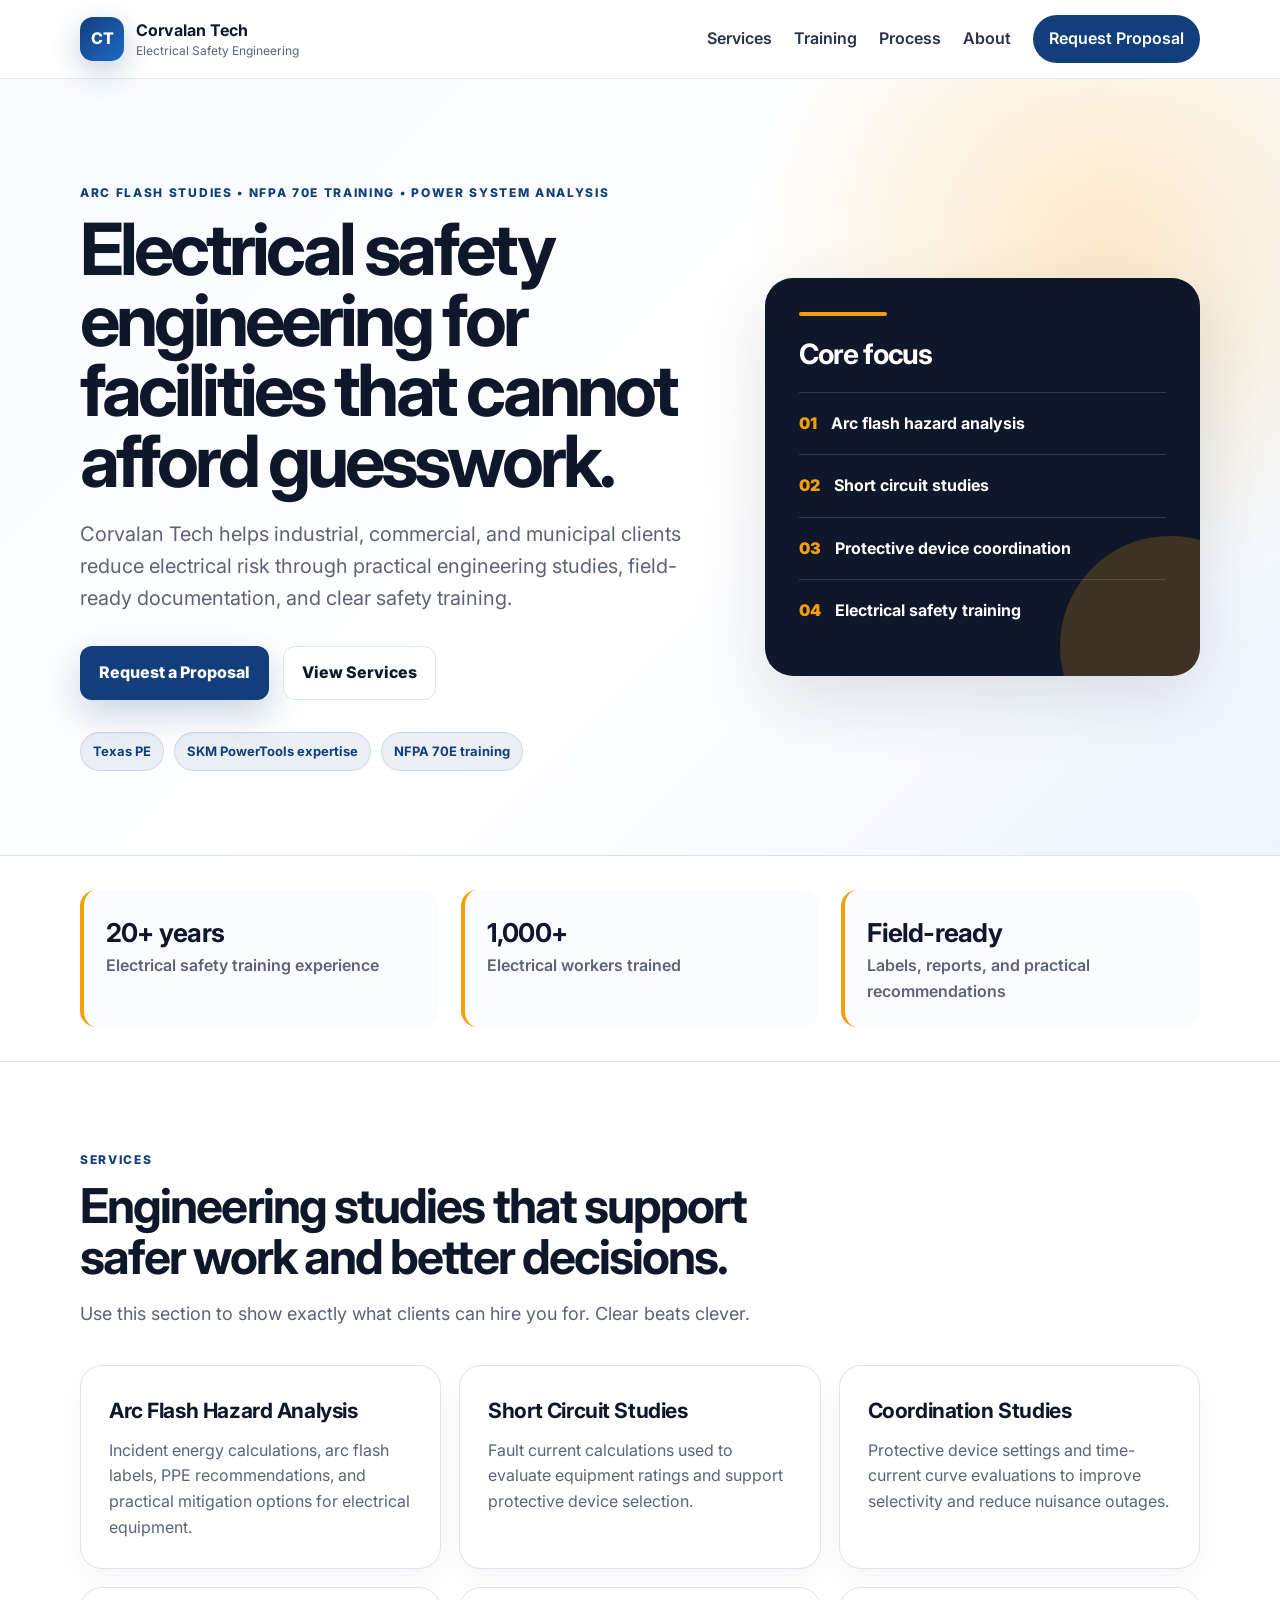
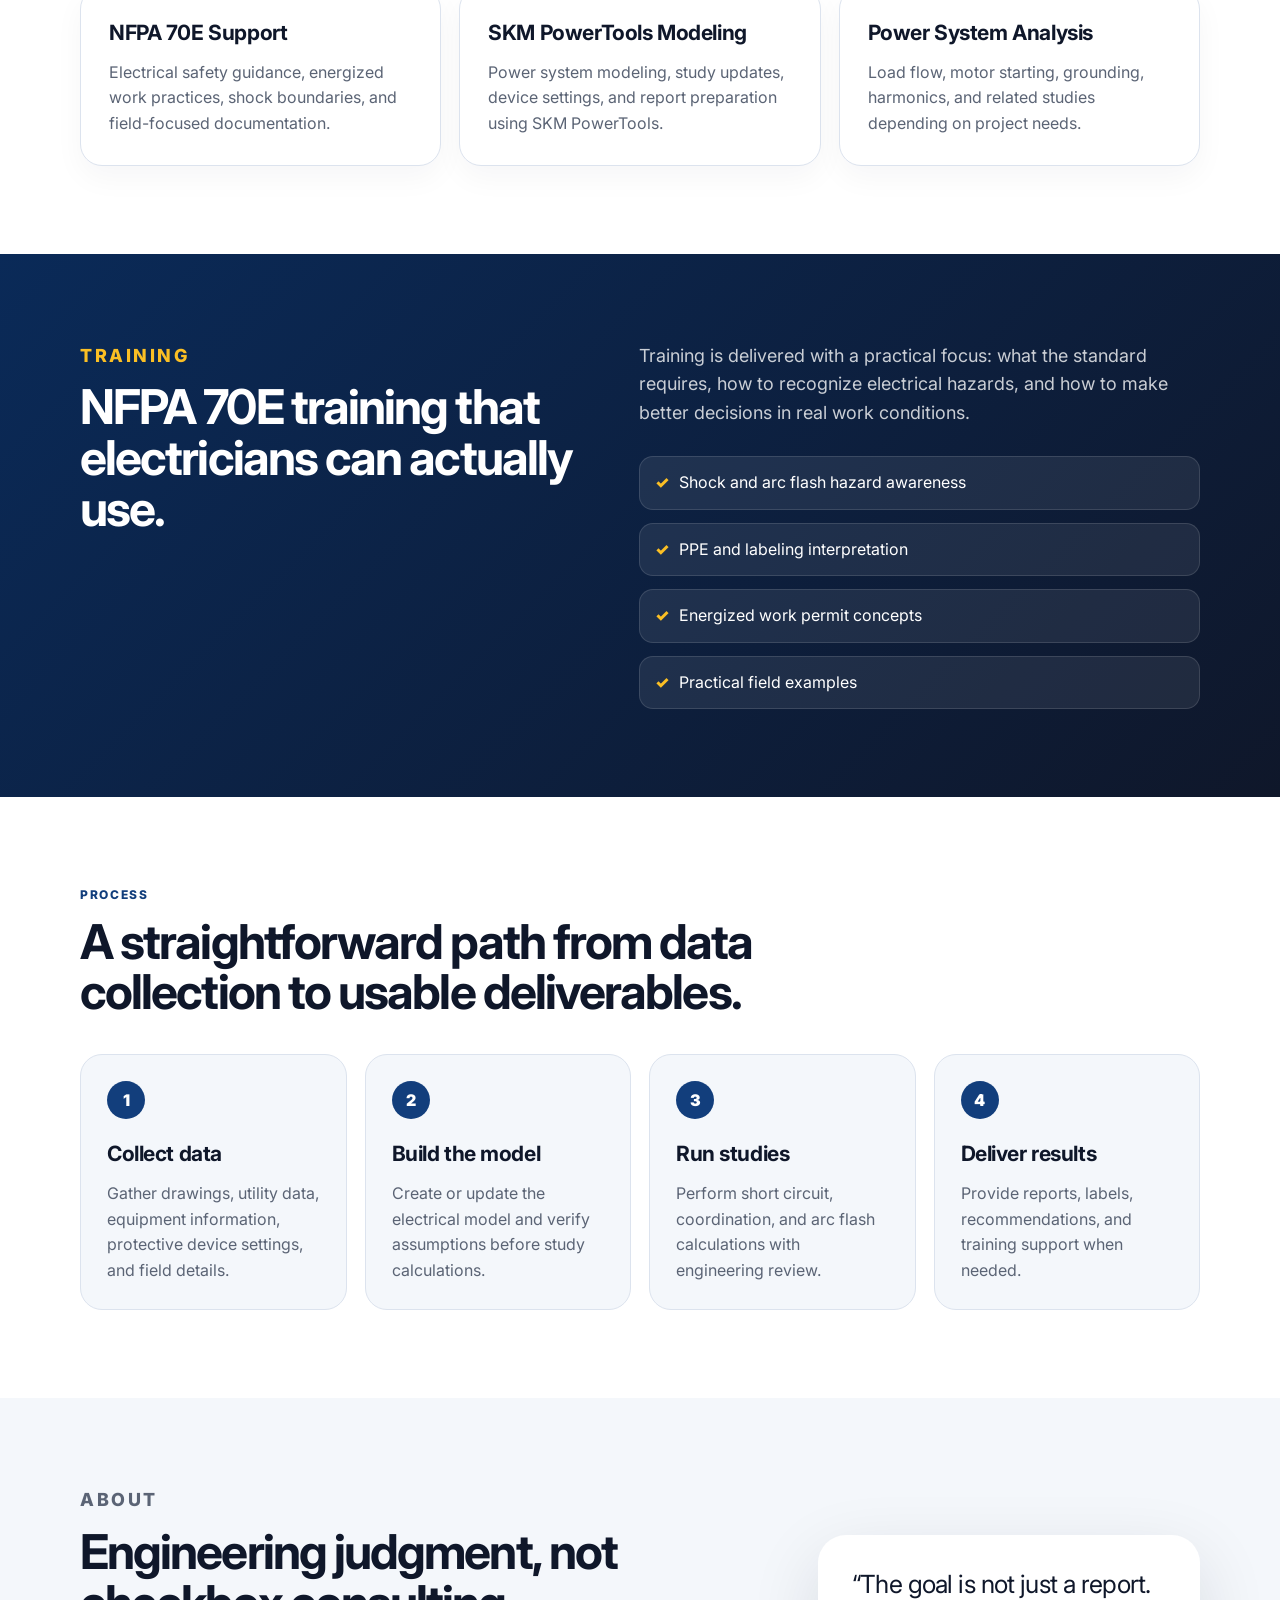
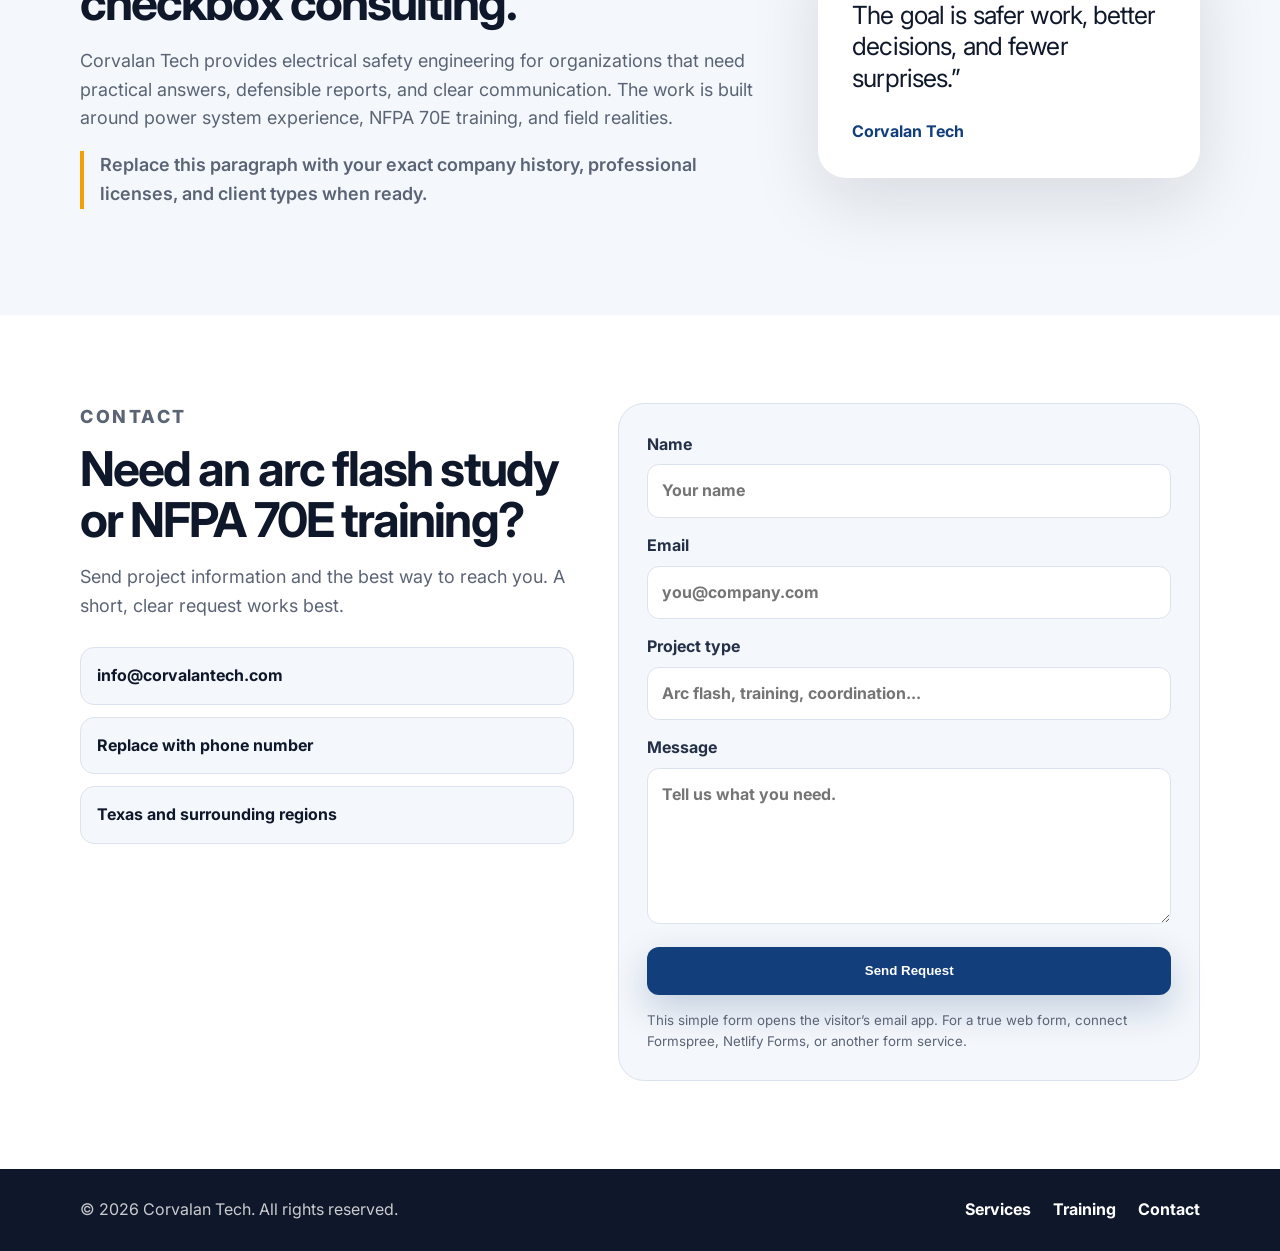
==== index.html @ dae82060 "Add files via upload" ====
<!doctype html>
<html lang="en">
<head>
  <meta charset="utf-8" />
  <meta name="viewport" content="width=device-width, initial-scale=1" />
  <title>Corvalan Tech | Electrical Safety Engineering</title>
  <meta name="description" content="Electrical safety engineering, arc flash hazard analysis, NFPA 70E training, short circuit studies, coordination studies, and SKM PowerTools expertise." />
  <link rel="preconnect" href="https://fonts.googleapis.com">
  <link rel="preconnect" href="https://fonts.gstatic.com" crossorigin>
  <link href="https://fonts.googleapis.com/css2?family=Inter:wght@400;500;600;700;800&display=swap" rel="stylesheet">
  <link rel="stylesheet" href="style.css" />
</head>
<body>
  <header class="site-header">
    <nav class="nav container" aria-label="Primary navigation">
      <a class="brand" href="#top" aria-label="Corvalan Tech home">
        <span class="brand-mark">CT</span>
        <span>
          <strong>Corvalan Tech</strong>
          <small>Electrical Safety Engineering</small>
        </span>
      </a>
      <button class="menu-button" aria-expanded="false" aria-controls="site-menu">Menu</button>
      <div class="nav-links" id="site-menu">
        <a href="#services">Services</a>
        <a href="#training">Training</a>
        <a href="#process">Process</a>
        <a href="#about">About</a>
        <a class="nav-cta" href="#contact">Request Proposal</a>
      </div>
    </nav>
  </header>

  <main id="top">
    <section class="hero section">
      <div class="container hero-grid">
        <div class="hero-copy">
          <p class="eyebrow">Arc flash studies • NFPA 70E training • Power system analysis</p>
          <h1>Electrical safety engineering for facilities that cannot afford guesswork.</h1>
          <p class="hero-text">Corvalan Tech helps industrial, commercial, and municipal clients reduce electrical risk through practical engineering studies, field-ready documentation, and clear safety training.</p>
          <div class="hero-actions">
            <a class="button primary" href="#contact">Request a Proposal</a>
            <a class="button secondary" href="#services">View Services</a>
          </div>
          <div class="trust-row" aria-label="Key qualifications">
            <span>Texas PE</span>
            <span>SKM PowerTools expertise</span>
            <span>NFPA 70E training</span>
          </div>
        </div>
        <div class="hero-card" aria-label="Engineering focus areas">
          <div class="panel-topline"></div>
          <h2>Core focus</h2>
          <ul>
            <li><span>01</span> Arc flash hazard analysis</li>
            <li><span>02</span> Short circuit studies</li>
            <li><span>03</span> Protective device coordination</li>
            <li><span>04</span> Electrical safety training</li>
          </ul>
        </div>
      </div>
    </section>

    <section class="section logos">
      <div class="container stat-grid">
        <div>
          <strong>20+ years</strong>
          <span>Electrical safety training experience</span>
        </div>
        <div>
          <strong>1,000+</strong>
          <span>Electrical workers trained</span>
        </div>
        <div>
          <strong>Field-ready</strong>
          <span>Labels, reports, and practical recommendations</span>
        </div>
      </div>
    </section>

    <section class="section" id="services">
      <div class="container">
        <div class="section-heading">
          <p class="eyebrow">Services</p>
          <h2>Engineering studies that support safer work and better decisions.</h2>
          <p>Use this section to show exactly what clients can hire you for. Clear beats clever.</p>
        </div>
        <div class="card-grid three">
          <article class="service-card">
            <h3>Arc Flash Hazard Analysis</h3>
            <p>Incident energy calculations, arc flash labels, PPE recommendations, and practical mitigation options for electrical equipment.</p>
          </article>
          <article class="service-card">
            <h3>Short Circuit Studies</h3>
            <p>Fault current calculations used to evaluate equipment ratings and support protective device selection.</p>
          </article>
          <article class="service-card">
            <h3>Coordination Studies</h3>
            <p>Protective device settings and time-current curve evaluations to improve selectivity and reduce nuisance outages.</p>
          </article>
          <article class="service-card">
            <h3>NFPA 70E Support</h3>
            <p>Electrical safety guidance, energized work practices, shock boundaries, and field-focused documentation.</p>
          </article>
          <article class="service-card">
            <h3>SKM PowerTools Modeling</h3>
            <p>Power system modeling, study updates, device settings, and report preparation using SKM PowerTools.</p>
          </article>
          <article class="service-card">
            <h3>Power System Analysis</h3>
            <p>Load flow, motor starting, grounding, harmonics, and related studies depending on project needs.</p>
          </article>
        </div>
      </div>
    </section>

    <section class="section dark-band" id="training">
      <div class="container split">
        <div>
          <p class="eyebrow">Training</p>
          <h2>NFPA 70E training that electricians can actually use.</h2>
        </div>
        <div>
          <p>Training is delivered with a practical focus: what the standard requires, how to recognize electrical hazards, and how to make better decisions in real work conditions.</p>
          <ul class="check-list">
            <li>Shock and arc flash hazard awareness</li>
            <li>PPE and labeling interpretation</li>
            <li>Energized work permit concepts</li>
            <li>Practical field examples</li>
          </ul>
        </div>
      </div>
    </section>

    <section class="section" id="process">
      <div class="container">
        <div class="section-heading compact">
          <p class="eyebrow">Process</p>
          <h2>A straightforward path from data collection to usable deliverables.</h2>
        </div>
        <div class="timeline">
          <div class="step">
            <span>1</span>
            <h3>Collect data</h3>
            <p>Gather drawings, utility data, equipment information, protective device settings, and field details.</p>
          </div>
          <div class="step">
            <span>2</span>
            <h3>Build the model</h3>
            <p>Create or update the electrical model and verify assumptions before study calculations.</p>
          </div>
          <div class="step">
            <span>3</span>
            <h3>Run studies</h3>
            <p>Perform short circuit, coordination, and arc flash calculations with engineering review.</p>
          </div>
          <div class="step">
            <span>4</span>
            <h3>Deliver results</h3>
            <p>Provide reports, labels, recommendations, and training support when needed.</p>
          </div>
        </div>
      </div>
    </section>

    <section class="section soft" id="about">
      <div class="container about-grid">
        <div>
          <p class="eyebrow">About</p>
          <h2>Engineering judgment, not checkbox consulting.</h2>
          <p>Corvalan Tech provides electrical safety engineering for organizations that need practical answers, defensible reports, and clear communication. The work is built around power system experience, NFPA 70E training, and field realities.</p>
          <p class="note">Replace this paragraph with your exact company history, professional licenses, and client types when ready.</p>
        </div>
        <aside class="quote-card">
          <p>“The goal is not just a report. The goal is safer work, better decisions, and fewer surprises.”</p>
          <strong>Corvalan Tech</strong>
        </aside>
      </div>
    </section>

    <section class="section contact" id="contact">
      <div class="container contact-grid">
        <div>
          <p class="eyebrow">Contact</p>
          <h2>Need an arc flash study or NFPA 70E training?</h2>
          <p>Send project information and the best way to reach you. A short, clear request works best.</p>
          <div class="contact-cards">
            <a href="mailto:info@corvalantech.com">info@corvalantech.com</a>
            <a href="tel:+10000000000">Replace with phone number</a>
            <span>Texas and surrounding regions</span>
          </div>
        </div>
        <form class="contact-form" action="mailto:info@corvalantech.com" method="post" enctype="text/plain">
          <label>Name <input type="text" name="name" placeholder="Your name"></label>
          <label>Email <input type="email" name="email" placeholder="you@company.com"></label>
          <label>Project type <input type="text" name="project" placeholder="Arc flash, training, coordination..."></label>
          <label>Message <textarea name="message" rows="5" placeholder="Tell us what you need."></textarea></label>
          <button class="button primary" type="submit">Send Request</button>
          <small>This simple form opens the visitor’s email app. For a true web form, connect Formspree, Netlify Forms, or another form service.</small>
        </form>
      </div>
    </section>
  </main>

  <footer class="footer">
    <div class="container footer-grid">
      <p>© <span id="year"></span> Corvalan Tech. All rights reserved.</p>
      <div>
        <a href="#services">Services</a>
        <a href="#training">Training</a>
        <a href="#contact">Contact</a>
      </div>
    </div>
  </footer>

  <script src="script.js"></script>
</body>
</html>
---- style.css ----
:root {
  --ink: #0f172a;
  --muted: #5b6475;
  --line: #dce3ee;
  --paper: #ffffff;
  --soft: #f4f7fb;
  --blue: #123e7c;
  --blue-2: #0a2a58;
  --accent: #f59e0b;
  --shadow: 0 24px 70px rgba(15, 23, 42, .12);
  --radius: 22px;
}

* { box-sizing: border-box; }
html { scroll-behavior: smooth; }
body {
  margin: 0;
  font-family: Inter, system-ui, -apple-system, BlinkMacSystemFont, "Segoe UI", sans-serif;
  color: var(--ink);
  background: var(--paper);
  line-height: 1.6;
}
a { color: inherit; text-decoration: none; }
.container { width: min(1120px, calc(100% - 40px)); margin: 0 auto; }
.section { padding: 88px 0; }

.site-header {
  position: sticky;
  top: 0;
  z-index: 50;
  background: rgba(255,255,255,.88);
  backdrop-filter: blur(14px);
  border-bottom: 1px solid rgba(220,227,238,.75);
}
.nav { height: 78px; display: flex; align-items: center; justify-content: space-between; gap: 28px; }
.brand { display: flex; align-items: center; gap: 12px; }
.brand-mark {
  width: 44px; height: 44px; border-radius: 13px;
  display: grid; place-items: center;
  color: white; font-weight: 800;
  background: linear-gradient(135deg, var(--blue), #1d6ac4);
  box-shadow: 0 10px 30px rgba(18, 62, 124, .25);
}
.brand small { display: block; color: var(--muted); font-size: 12px; margin-top: -2px; }
.nav-links { display: flex; align-items: center; gap: 22px; font-weight: 600; color: #263247; }
.nav-links a:not(.nav-cta):hover { color: var(--blue); }
.nav-cta { background: var(--blue); color: white; padding: 11px 16px; border-radius: 999px; }
.menu-button { display: none; }

.hero {
  padding: 104px 0 84px;
  background:
    radial-gradient(circle at 86% 22%, rgba(245,158,11,.22), transparent 28%),
    linear-gradient(135deg, #f7fbff 0%, #ffffff 55%, #eef5ff 100%);
}
.hero-grid { display: grid; grid-template-columns: 1.1fr .75fr; gap: 48px; align-items: center; }
.eyebrow { margin: 0 0 12px; color: var(--blue); text-transform: uppercase; font-size: 12px; letter-spacing: .14em; font-weight: 800; }
h1, h2, h3, p { margin-top: 0; }
h1 { font-size: clamp(42px, 6vw, 72px); line-height: .98; letter-spacing: -.055em; margin-bottom: 22px; }
h2 { font-size: clamp(31px, 4vw, 48px); line-height: 1.06; letter-spacing: -.04em; margin-bottom: 18px; }
h3 { font-size: 21px; letter-spacing: -.02em; margin-bottom: 10px; }
.hero-text { font-size: 20px; color: var(--muted); max-width: 660px; }
.hero-actions { display: flex; gap: 14px; flex-wrap: wrap; margin: 32px 0; }
.button { display: inline-flex; justify-content: center; align-items: center; min-height: 48px; padding: 13px 18px; border-radius: 12px; font-weight: 800; border: 1px solid transparent; cursor: pointer; }
.button.primary { background: var(--blue); color: white; box-shadow: 0 14px 36px rgba(18, 62, 124, .22); }
.button.primary:hover { background: var(--blue-2); }
.button.secondary { background: white; border-color: var(--line); }
.trust-row { display: flex; flex-wrap: wrap; gap: 10px; }
.trust-row span { background: rgba(18, 62, 124, .08); color: var(--blue); border: 1px solid rgba(18,62,124,.12); padding: 8px 12px; border-radius: 999px; font-weight: 700; font-size: 13px; }
.hero-card { background: var(--ink); color: white; border-radius: 28px; padding: 34px; box-shadow: var(--shadow); position: relative; overflow: hidden; }
.hero-card:after { content: ""; position: absolute; width: 220px; height: 220px; border-radius: 50%; background: rgba(245,158,11,.2); right: -80px; bottom: -80px; }
.panel-topline { height: 4px; width: 88px; background: var(--accent); border-radius: 999px; margin-bottom: 24px; }
.hero-card h2 { font-size: 28px; margin-bottom: 22px; }
.hero-card ul { list-style: none; padding: 0; margin: 0; position: relative; z-index: 2; }
.hero-card li { display: flex; gap: 14px; padding: 18px 0; border-top: 1px solid rgba(255,255,255,.14); font-weight: 700; }
.hero-card li span { color: var(--accent); font-weight: 900; }

.logos { padding: 34px 0; border-top: 1px solid var(--line); border-bottom: 1px solid var(--line); background: white; }
.stat-grid { display: grid; grid-template-columns: repeat(3, 1fr); gap: 22px; }
.stat-grid div { padding: 22px; border-left: 4px solid var(--accent); background: #fbfcff; border-radius: 16px; }
.stat-grid strong { display: block; font-size: 26px; letter-spacing: -.03em; }
.stat-grid span { color: var(--muted); font-weight: 600; }

.section-heading { max-width: 760px; margin-bottom: 36px; }
.section-heading p:last-child { color: var(--muted); font-size: 18px; }
.section-heading.compact { max-width: 820px; }
.card-grid.three { display: grid; grid-template-columns: repeat(3, 1fr); gap: 18px; }
.service-card { border: 1px solid var(--line); border-radius: var(--radius); padding: 28px; background: white; box-shadow: 0 12px 30px rgba(15,23,42,.04); transition: transform .2s ease, box-shadow .2s ease; }
.service-card:hover { transform: translateY(-3px); box-shadow: 0 18px 44px rgba(15,23,42,.09); }
.service-card p { color: var(--muted); margin-bottom: 0; }

.dark-band { background: linear-gradient(135deg, var(--blue-2), var(--ink)); color: white; }
.dark-band .eyebrow { color: #fbbf24; }
.split { display: grid; grid-template-columns: .9fr 1fr; gap: 54px; align-items: start; }
.split p { color: rgba(255,255,255,.78); font-size: 18px; }
.check-list { list-style: none; padding: 0; margin: 28px 0 0; display: grid; gap: 13px; }
.check-list li { background: rgba(255,255,255,.08); border: 1px solid rgba(255,255,255,.12); padding: 13px 15px; border-radius: 14px; }
.check-list li:before { content: "✓"; color: #fbbf24; font-weight: 900; margin-right: 10px; }

.timeline { display: grid; grid-template-columns: repeat(4, 1fr); gap: 18px; }
.step { padding: 26px; border-radius: var(--radius); background: var(--soft); border: 1px solid var(--line); }
.step span { display: grid; place-items: center; width: 38px; height: 38px; border-radius: 50%; background: var(--blue); color: white; font-weight: 900; margin-bottom: 18px; }
.step p { color: var(--muted); margin-bottom: 0; }

.soft { background: var(--soft); }
.about-grid { display: grid; grid-template-columns: 1fr .55fr; gap: 44px; align-items: center; }
.about-grid p { color: var(--muted); font-size: 18px; }
.note { border-left: 4px solid var(--accent); padding-left: 16px; font-weight: 600; }
.quote-card { background: white; border-radius: 28px; padding: 34px; box-shadow: var(--shadow); }
.quote-card p { font-size: 25px; line-height: 1.25; letter-spacing: -.035em; color: var(--ink); }
.quote-card strong { color: var(--blue); }

.contact { background: white; }
.contact-grid { display: grid; grid-template-columns: .85fr 1fr; gap: 44px; align-items: start; }
.contact p { color: var(--muted); font-size: 18px; }
.contact-cards { display: grid; gap: 12px; margin-top: 26px; }
.contact-cards a, .contact-cards span { border: 1px solid var(--line); border-radius: 14px; padding: 15px 16px; font-weight: 700; background: var(--soft); }
.contact-form { padding: 28px; border-radius: 26px; border: 1px solid var(--line); background: var(--soft); display: grid; gap: 15px; }
label { font-weight: 700; color: #243047; }
input, textarea { width: 100%; margin-top: 7px; border: 1px solid var(--line); border-radius: 12px; padding: 13px 14px; font: inherit; color: var(--ink); background: white; }
textarea { resize: vertical; }
.contact-form small { color: var(--muted); }

.footer { padding: 28px 0; background: var(--ink); color: rgba(255,255,255,.78); }
.footer-grid { display: flex; justify-content: space-between; align-items: center; gap: 20px; flex-wrap: wrap; }
.footer p { margin: 0; }
.footer a { margin-left: 18px; font-weight: 700; color: white; }

@media (max-width: 860px) {
  .menu-button { display: inline-flex; background: white; border: 1px solid var(--line); border-radius: 10px; padding: 10px 12px; font-weight: 800; }
  .nav-links { display: none; position: absolute; left: 20px; right: 20px; top: 78px; padding: 18px; border-radius: 18px; background: white; box-shadow: var(--shadow); flex-direction: column; align-items: stretch; }
  .nav-links.open { display: flex; }
  .nav-cta { text-align: center; }
  .hero-grid, .split, .about-grid, .contact-grid { grid-template-columns: 1fr; }
  .card-grid.three, .timeline, .stat-grid { grid-template-columns: 1fr; }
  .section { padding: 64px 0; }
  .hero { padding-top: 78px; }
  .footer a { margin-left: 0; margin-right: 16px; }
}
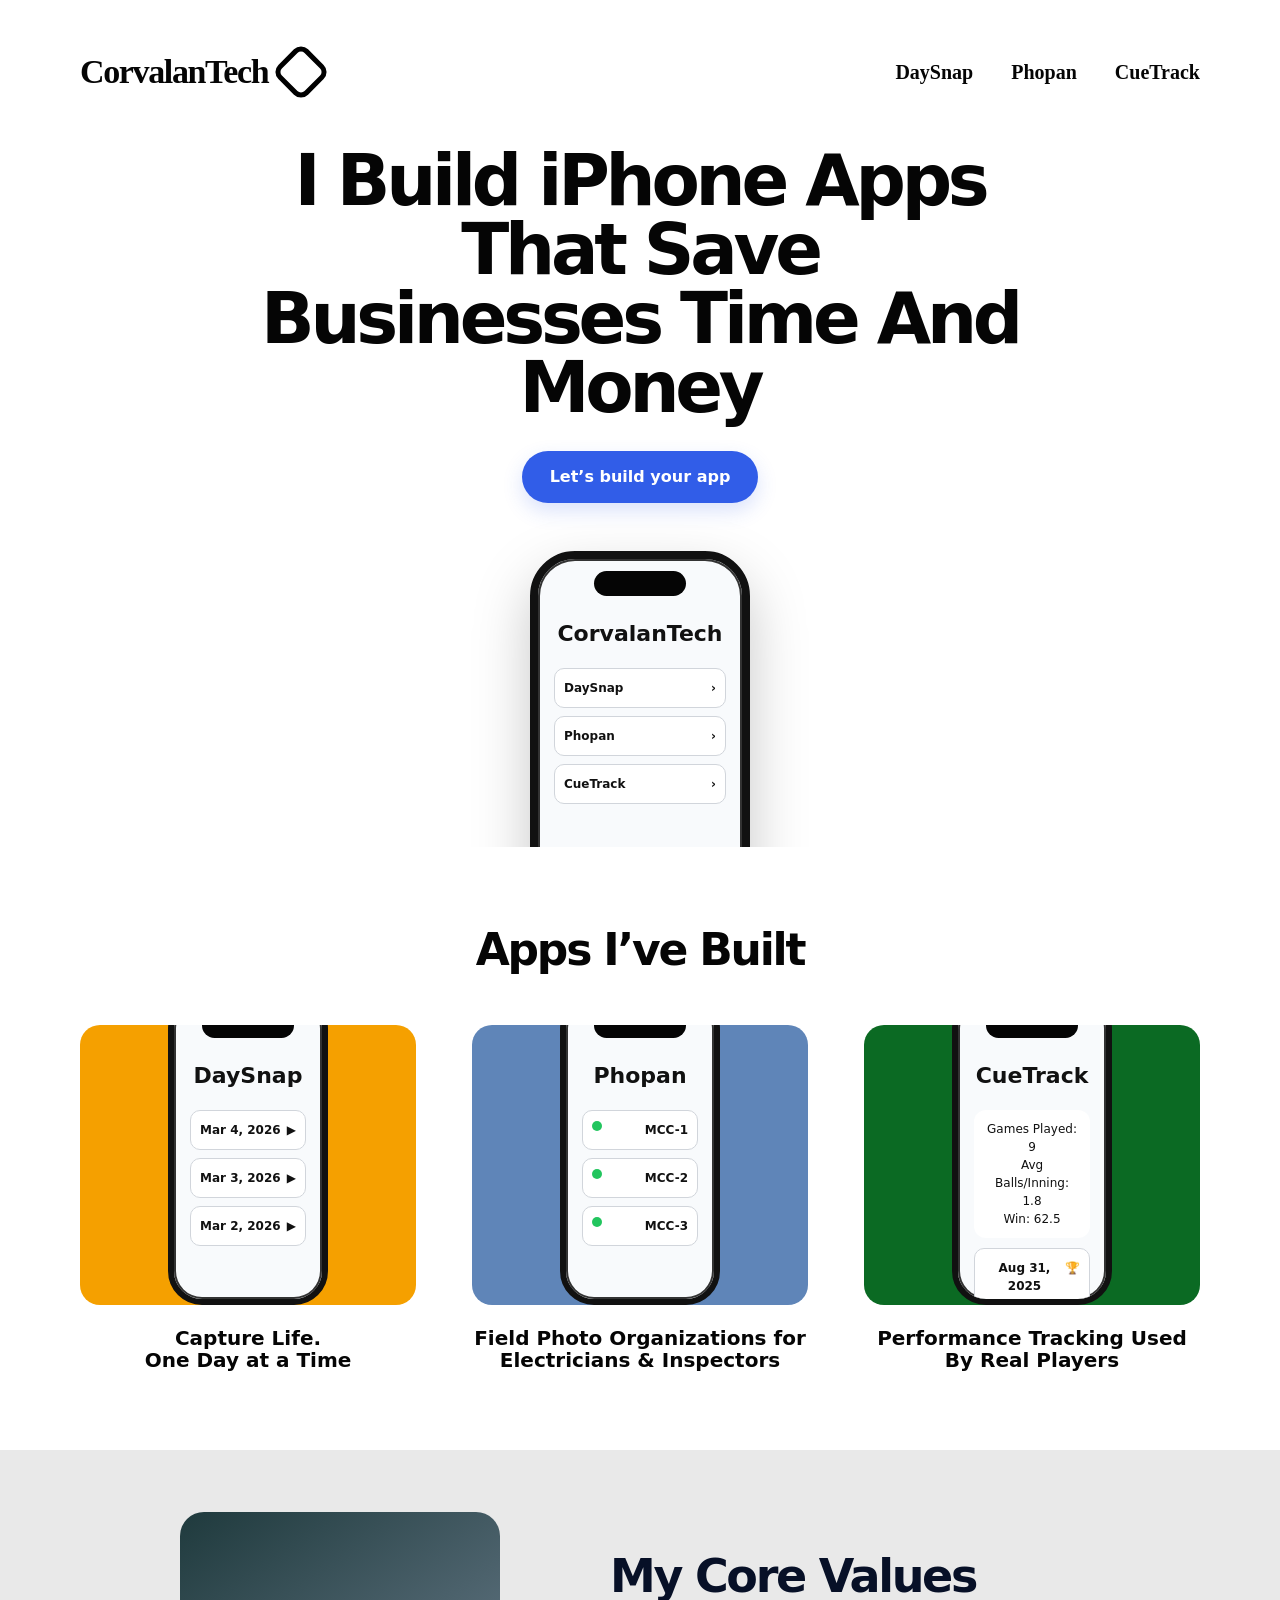
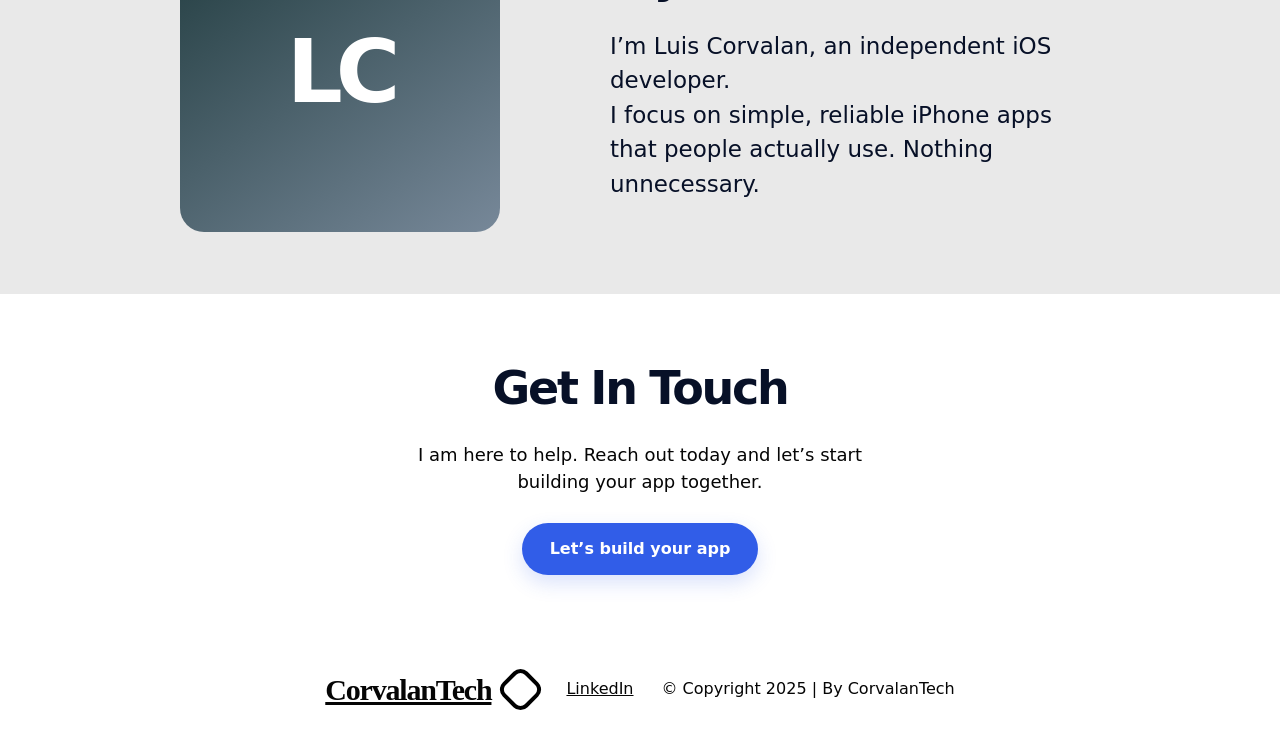
==== commit 26d300fb: "Add files via upload" ====
--- a/index.html
+++ b/index.html
@@ -1,218 +1,81 @@
 <!doctype html>
 <html lang="en">
 <head>
-  <meta charset="utf-8" />
-  <meta name="viewport" content="width=device-width, initial-scale=1" />
-  <title>Corvalan Tech | Electrical Safety Engineering</title>
-  <meta name="description" content="Electrical safety engineering, arc flash hazard analysis, NFPA 70E training, short circuit studies, coordination studies, and SKM PowerTools expertise." />
-  <link rel="preconnect" href="https://fonts.googleapis.com">
-  <link rel="preconnect" href="https://fonts.gstatic.com" crossorigin>
-  <link href="https://fonts.googleapis.com/css2?family=Inter:wght@400;500;600;700;800&display=swap" rel="stylesheet">
-  <link rel="stylesheet" href="style.css" />
+  <meta charset="utf-8">
+  <meta name="viewport" content="width=device-width, initial-scale=1">
+  <title>CorvalanTech</title>
+  <meta name="description" content="CorvalanTech builds simple, reliable iPhone apps including DaySnap, Phopan, and CueTrack.">
+  <link rel="stylesheet" href="style.css">
 </head>
 <body>
-  <header class="site-header">
-    <nav class="nav container" aria-label="Primary navigation">
-      <a class="brand" href="#top" aria-label="Corvalan Tech home">
-        <span class="brand-mark">CT</span>
-        <span>
-          <strong>Corvalan Tech</strong>
-          <small>Electrical Safety Engineering</small>
-        </span>
-      </a>
-      <button class="menu-button" aria-expanded="false" aria-controls="site-menu">Menu</button>
-      <div class="nav-links" id="site-menu">
-        <a href="#services">Services</a>
-        <a href="#training">Training</a>
-        <a href="#process">Process</a>
-        <a href="#about">About</a>
-        <a class="nav-cta" href="#contact">Request Proposal</a>
-      </div>
-    </nav>
+  <header>
+    <div class="container nav">
+      <a class="logo" href="index.html">CorvalanTech <span class="mark"></span></a>
+      <nav class="links" aria-label="Main navigation">
+        <a href="daysnap.html">DaySnap</a>
+        <a href="phopan.html">Phopan</a>
+        <a href="cuetrack.html">CueTrack</a>
+      </nav>
+    </div>
   </header>
 
-  <main id="top">
-    <section class="hero section">
-      <div class="container hero-grid">
-        <div class="hero-copy">
-          <p class="eyebrow">Arc flash studies • NFPA 70E training • Power system analysis</p>
-          <h1>Electrical safety engineering for facilities that cannot afford guesswork.</h1>
-          <p class="hero-text">Corvalan Tech helps industrial, commercial, and municipal clients reduce electrical risk through practical engineering studies, field-ready documentation, and clear safety training.</p>
-          <div class="hero-actions">
-            <a class="button primary" href="#contact">Request a Proposal</a>
-            <a class="button secondary" href="#services">View Services</a>
-          </div>
-          <div class="trust-row" aria-label="Key qualifications">
-            <span>Texas PE</span>
-            <span>SKM PowerTools expertise</span>
-            <span>NFPA 70E training</span>
-          </div>
-        </div>
-        <div class="hero-card" aria-label="Engineering focus areas">
-          <div class="panel-topline"></div>
-          <h2>Core focus</h2>
-          <ul>
-            <li><span>01</span> Arc flash hazard analysis</li>
-            <li><span>02</span> Short circuit studies</li>
-            <li><span>03</span> Protective device coordination</li>
-            <li><span>04</span> Electrical safety training</li>
-          </ul>
+  <main>
+    <section class="hero">
+      <div class="container">
+        <h1>I Build iPhone Apps That Save Businesses Time And Money</h1>
+        <a class="btn" href="mailto:corvalan@corvalantech.com">Let’s build your app</a>
+        <div class="phone-hero" aria-hidden="true">
+          <div class="iphone"><div class="app-screen"><div class="screen-title">CorvalanTech</div><div class="row">DaySnap <span>›</span></div><div class="row">Phopan <span>›</span></div><div class="row">CueTrack <span>›</span></div></div></div>
         </div>
       </div>
     </section>
 
-    <section class="section logos">
-      <div class="container stat-grid">
-        <div>
-          <strong>20+ years</strong>
-          <span>Electrical safety training experience</span>
-        </div>
-        <div>
-          <strong>1,000+</strong>
-          <span>Electrical workers trained</span>
-        </div>
-        <div>
-          <strong>Field-ready</strong>
-          <span>Labels, reports, and practical recommendations</span>
+    <section class="app-grid">
+      <div class="container">
+        <h2 class="section-title">Apps I’ve Built</h2>
+        <div class="cards">
+          <a class="card" href="daysnap.html">
+            <div class="card-thumb day"><div class="iphone"><div class="app-screen"><div class="screen-title">DaySnap</div><div class="row">Mar 4, 2026 <span>▶</span></div><div class="row">Mar 3, 2026 <span>▶</span></div><div class="row">Mar 2, 2026 <span>▶</span></div></div></div></div>
+            <p>Capture Life.<br>One Day at a Time</p>
+          </a>
+          <a class="card" href="phopan.html">
+            <div class="card-thumb pho"><div class="iphone"><div class="app-screen"><div class="screen-title">Phopan</div><div class="row"><span class="dot"></span> MCC-1</div><div class="row"><span class="dot"></span> MCC-2</div><div class="row"><span class="dot"></span> MCC-3</div></div></div></div>
+            <p>Field Photo Organizations for<br>Electricians & Inspectors</p>
+          </a>
+          <a class="card" href="cuetrack.html">
+            <div class="card-thumb cue"><div class="iphone"><div class="app-screen"><div class="screen-title">CueTrack</div><div class="stats">Games Played: 9<br>Avg Balls/Inning: 1.8<br>Win: 62.5</div><div class="row">Aug 31, 2025 <span>🏆</span></div></div></div></div>
+            <p>Performance Tracking Used<br>By Real Players</p>
+          </a>
         </div>
       </div>
     </section>
 
-    <section class="section" id="services">
-      <div class="container">
-        <div class="section-heading">
-          <p class="eyebrow">Services</p>
-          <h2>Engineering studies that support safer work and better decisions.</h2>
-          <p>Use this section to show exactly what clients can hire you for. Clear beats clever.</p>
-        </div>
-        <div class="card-grid three">
-          <article class="service-card">
-            <h3>Arc Flash Hazard Analysis</h3>
-            <p>Incident energy calculations, arc flash labels, PPE recommendations, and practical mitigation options for electrical equipment.</p>
-          </article>
-          <article class="service-card">
-            <h3>Short Circuit Studies</h3>
-            <p>Fault current calculations used to evaluate equipment ratings and support protective device selection.</p>
-          </article>
-          <article class="service-card">
-            <h3>Coordination Studies</h3>
-            <p>Protective device settings and time-current curve evaluations to improve selectivity and reduce nuisance outages.</p>
-          </article>
-          <article class="service-card">
-            <h3>NFPA 70E Support</h3>
-            <p>Electrical safety guidance, energized work practices, shock boundaries, and field-focused documentation.</p>
-          </article>
-          <article class="service-card">
-            <h3>SKM PowerTools Modeling</h3>
-            <p>Power system modeling, study updates, device settings, and report preparation using SKM PowerTools.</p>
-          </article>
-          <article class="service-card">
-            <h3>Power System Analysis</h3>
-            <p>Load flow, motor starting, grounding, harmonics, and related studies depending on project needs.</p>
-          </article>
+    <section class="values">
+      <div class="container values-inner">
+        <div class="portrait" aria-label="Luis Corvalan portrait placeholder"></div>
+        <div>
+          <h2>My Core Values</h2>
+          <p>I’m Luis Corvalan, an independent iOS developer.<br>I focus on simple, reliable iPhone apps that people actually use. Nothing unnecessary.</p>
         </div>
       </div>
     </section>
 
-    <section class="section dark-band" id="training">
-      <div class="container split">
-        <div>
-          <p class="eyebrow">Training</p>
-          <h2>NFPA 70E training that electricians can actually use.</h2>
-        </div>
-        <div>
-          <p>Training is delivered with a practical focus: what the standard requires, how to recognize electrical hazards, and how to make better decisions in real work conditions.</p>
-          <ul class="check-list">
-            <li>Shock and arc flash hazard awareness</li>
-            <li>PPE and labeling interpretation</li>
-            <li>Energized work permit concepts</li>
-            <li>Practical field examples</li>
-          </ul>
-        </div>
-      </div>
-    </section>
-
-    <section class="section" id="process">
+    <section class="contact">
       <div class="container">
-        <div class="section-heading compact">
-          <p class="eyebrow">Process</p>
-          <h2>A straightforward path from data collection to usable deliverables.</h2>
-        </div>
-        <div class="timeline">
-          <div class="step">
-            <span>1</span>
-            <h3>Collect data</h3>
-            <p>Gather drawings, utility data, equipment information, protective device settings, and field details.</p>
-          </div>
-          <div class="step">
-            <span>2</span>
-            <h3>Build the model</h3>
-            <p>Create or update the electrical model and verify assumptions before study calculations.</p>
-          </div>
-          <div class="step">
-            <span>3</span>
-            <h3>Run studies</h3>
-            <p>Perform short circuit, coordination, and arc flash calculations with engineering review.</p>
-          </div>
-          <div class="step">
-            <span>4</span>
-            <h3>Deliver results</h3>
-            <p>Provide reports, labels, recommendations, and training support when needed.</p>
-          </div>
-        </div>
-      </div>
-    </section>
-
-    <section class="section soft" id="about">
-      <div class="container about-grid">
-        <div>
-          <p class="eyebrow">About</p>
-          <h2>Engineering judgment, not checkbox consulting.</h2>
-          <p>Corvalan Tech provides electrical safety engineering for organizations that need practical answers, defensible reports, and clear communication. The work is built around power system experience, NFPA 70E training, and field realities.</p>
-          <p class="note">Replace this paragraph with your exact company history, professional licenses, and client types when ready.</p>
-        </div>
-        <aside class="quote-card">
-          <p>“The goal is not just a report. The goal is safer work, better decisions, and fewer surprises.”</p>
-          <strong>Corvalan Tech</strong>
-        </aside>
-      </div>
-    </section>
-
-    <section class="section contact" id="contact">
-      <div class="container contact-grid">
-        <div>
-          <p class="eyebrow">Contact</p>
-          <h2>Need an arc flash study or NFPA 70E training?</h2>
-          <p>Send project information and the best way to reach you. A short, clear request works best.</p>
-          <div class="contact-cards">
-            <a href="mailto:info@corvalantech.com">info@corvalantech.com</a>
-            <a href="tel:+10000000000">Replace with phone number</a>
-            <span>Texas and surrounding regions</span>
-          </div>
-        </div>
-        <form class="contact-form" action="mailto:info@corvalantech.com" method="post" enctype="text/plain">
-          <label>Name <input type="text" name="name" placeholder="Your name"></label>
-          <label>Email <input type="email" name="email" placeholder="you@company.com"></label>
-          <label>Project type <input type="text" name="project" placeholder="Arc flash, training, coordination..."></label>
-          <label>Message <textarea name="message" rows="5" placeholder="Tell us what you need."></textarea></label>
-          <button class="button primary" type="submit">Send Request</button>
-          <small>This simple form opens the visitor’s email app. For a true web form, connect Formspree, Netlify Forms, or another form service.</small>
-        </form>
+        <h2>Get In Touch</h2>
+        <p>I am here to help. Reach out today and let’s start building your app together.</p>
+        <a class="btn" href="mailto:corvalan@corvalantech.com">Let’s build your app</a>
       </div>
     </section>
   </main>
 
   <footer class="footer">
-    <div class="container footer-grid">
-      <p>© <span id="year"></span> Corvalan Tech. All rights reserved.</p>
-      <div>
-        <a href="#services">Services</a>
-        <a href="#training">Training</a>
-        <a href="#contact">Contact</a>
-      </div>
+    <div class="container foot-inner">
+      <a class="logo foot-logo" href="index.html">CorvalanTech <span class="mark"></span></a>
+      <a href="#">LinkedIn</a>
+      <span>© Copyright 2025 | By CorvalanTech</span>
     </div>
   </footer>
-
   <script src="script.js"></script>
 </body>
 </html>
--- a/style.css
+++ b/style.css
@@ -1,139 +1,37 @@
-:root {
-  --ink: #0f172a;
-  --muted: #5b6475;
-  --line: #dce3ee;
-  --paper: #ffffff;
-  --soft: #f4f7fb;
-  --blue: #123e7c;
-  --blue-2: #0a2a58;
-  --accent: #f59e0b;
-  --shadow: 0 24px 70px rgba(15, 23, 42, .12);
-  --radius: 22px;
+:root{
+  --text:#050505;
+  --muted:#4b5563;
+  --line:#e5e7eb;
+  --blue:#315de8;
+  --daysnap:#f9c66f;
+  --daysnap-strong:#f5a000;
+  --phopan:#b8cdd2;
+  --phopan-strong:#5f85b8;
+  --cuetrack:#bfd2b2;
+  --cuetrack-strong:#82a95e;
+  --soft:#f3f4f6;
+  --max:1120px;
+  --serif: Georgia, 'Times New Roman', serif;
+  --sans: Inter, ui-sans-serif, system-ui, -apple-system, BlinkMacSystemFont, 'Segoe UI', sans-serif;
 }
-
-* { box-sizing: border-box; }
-html { scroll-behavior: smooth; }
-body {
-  margin: 0;
-  font-family: Inter, system-ui, -apple-system, BlinkMacSystemFont, "Segoe UI", sans-serif;
-  color: var(--ink);
-  background: var(--paper);
-  line-height: 1.6;
-}
-a { color: inherit; text-decoration: none; }
-.container { width: min(1120px, calc(100% - 40px)); margin: 0 auto; }
-.section { padding: 88px 0; }
-
-.site-header {
-  position: sticky;
-  top: 0;
-  z-index: 50;
-  background: rgba(255,255,255,.88);
-  backdrop-filter: blur(14px);
-  border-bottom: 1px solid rgba(220,227,238,.75);
-}
-.nav { height: 78px; display: flex; align-items: center; justify-content: space-between; gap: 28px; }
-.brand { display: flex; align-items: center; gap: 12px; }
-.brand-mark {
-  width: 44px; height: 44px; border-radius: 13px;
-  display: grid; place-items: center;
-  color: white; font-weight: 800;
-  background: linear-gradient(135deg, var(--blue), #1d6ac4);
-  box-shadow: 0 10px 30px rgba(18, 62, 124, .25);
-}
-.brand small { display: block; color: var(--muted); font-size: 12px; margin-top: -2px; }
-.nav-links { display: flex; align-items: center; gap: 22px; font-weight: 600; color: #263247; }
-.nav-links a:not(.nav-cta):hover { color: var(--blue); }
-.nav-cta { background: var(--blue); color: white; padding: 11px 16px; border-radius: 999px; }
-.menu-button { display: none; }
-
-.hero {
-  padding: 104px 0 84px;
-  background:
-    radial-gradient(circle at 86% 22%, rgba(245,158,11,.22), transparent 28%),
-    linear-gradient(135deg, #f7fbff 0%, #ffffff 55%, #eef5ff 100%);
-}
-.hero-grid { display: grid; grid-template-columns: 1.1fr .75fr; gap: 48px; align-items: center; }
-.eyebrow { margin: 0 0 12px; color: var(--blue); text-transform: uppercase; font-size: 12px; letter-spacing: .14em; font-weight: 800; }
-h1, h2, h3, p { margin-top: 0; }
-h1 { font-size: clamp(42px, 6vw, 72px); line-height: .98; letter-spacing: -.055em; margin-bottom: 22px; }
-h2 { font-size: clamp(31px, 4vw, 48px); line-height: 1.06; letter-spacing: -.04em; margin-bottom: 18px; }
-h3 { font-size: 21px; letter-spacing: -.02em; margin-bottom: 10px; }
-.hero-text { font-size: 20px; color: var(--muted); max-width: 660px; }
-.hero-actions { display: flex; gap: 14px; flex-wrap: wrap; margin: 32px 0; }
-.button { display: inline-flex; justify-content: center; align-items: center; min-height: 48px; padding: 13px 18px; border-radius: 12px; font-weight: 800; border: 1px solid transparent; cursor: pointer; }
-.button.primary { background: var(--blue); color: white; box-shadow: 0 14px 36px rgba(18, 62, 124, .22); }
-.button.primary:hover { background: var(--blue-2); }
-.button.secondary { background: white; border-color: var(--line); }
-.trust-row { display: flex; flex-wrap: wrap; gap: 10px; }
-.trust-row span { background: rgba(18, 62, 124, .08); color: var(--blue); border: 1px solid rgba(18,62,124,.12); padding: 8px 12px; border-radius: 999px; font-weight: 700; font-size: 13px; }
-.hero-card { background: var(--ink); color: white; border-radius: 28px; padding: 34px; box-shadow: var(--shadow); position: relative; overflow: hidden; }
-.hero-card:after { content: ""; position: absolute; width: 220px; height: 220px; border-radius: 50%; background: rgba(245,158,11,.2); right: -80px; bottom: -80px; }
-.panel-topline { height: 4px; width: 88px; background: var(--accent); border-radius: 999px; margin-bottom: 24px; }
-.hero-card h2 { font-size: 28px; margin-bottom: 22px; }
-.hero-card ul { list-style: none; padding: 0; margin: 0; position: relative; z-index: 2; }
-.hero-card li { display: flex; gap: 14px; padding: 18px 0; border-top: 1px solid rgba(255,255,255,.14); font-weight: 700; }
-.hero-card li span { color: var(--accent); font-weight: 900; }
-
-.logos { padding: 34px 0; border-top: 1px solid var(--line); border-bottom: 1px solid var(--line); background: white; }
-.stat-grid { display: grid; grid-template-columns: repeat(3, 1fr); gap: 22px; }
-.stat-grid div { padding: 22px; border-left: 4px solid var(--accent); background: #fbfcff; border-radius: 16px; }
-.stat-grid strong { display: block; font-size: 26px; letter-spacing: -.03em; }
-.stat-grid span { color: var(--muted); font-weight: 600; }
-
-.section-heading { max-width: 760px; margin-bottom: 36px; }
-.section-heading p:last-child { color: var(--muted); font-size: 18px; }
-.section-heading.compact { max-width: 820px; }
-.card-grid.three { display: grid; grid-template-columns: repeat(3, 1fr); gap: 18px; }
-.service-card { border: 1px solid var(--line); border-radius: var(--radius); padding: 28px; background: white; box-shadow: 0 12px 30px rgba(15,23,42,.04); transition: transform .2s ease, box-shadow .2s ease; }
-.service-card:hover { transform: translateY(-3px); box-shadow: 0 18px 44px rgba(15,23,42,.09); }
-.service-card p { color: var(--muted); margin-bottom: 0; }
-
-.dark-band { background: linear-gradient(135deg, var(--blue-2), var(--ink)); color: white; }
-.dark-band .eyebrow { color: #fbbf24; }
-.split { display: grid; grid-template-columns: .9fr 1fr; gap: 54px; align-items: start; }
-.split p { color: rgba(255,255,255,.78); font-size: 18px; }
-.check-list { list-style: none; padding: 0; margin: 28px 0 0; display: grid; gap: 13px; }
-.check-list li { background: rgba(255,255,255,.08); border: 1px solid rgba(255,255,255,.12); padding: 13px 15px; border-radius: 14px; }
-.check-list li:before { content: "✓"; color: #fbbf24; font-weight: 900; margin-right: 10px; }
-
-.timeline { display: grid; grid-template-columns: repeat(4, 1fr); gap: 18px; }
-.step { padding: 26px; border-radius: var(--radius); background: var(--soft); border: 1px solid var(--line); }
-.step span { display: grid; place-items: center; width: 38px; height: 38px; border-radius: 50%; background: var(--blue); color: white; font-weight: 900; margin-bottom: 18px; }
-.step p { color: var(--muted); margin-bottom: 0; }
-
-.soft { background: var(--soft); }
-.about-grid { display: grid; grid-template-columns: 1fr .55fr; gap: 44px; align-items: center; }
-.about-grid p { color: var(--muted); font-size: 18px; }
-.note { border-left: 4px solid var(--accent); padding-left: 16px; font-weight: 600; }
-.quote-card { background: white; border-radius: 28px; padding: 34px; box-shadow: var(--shadow); }
-.quote-card p { font-size: 25px; line-height: 1.25; letter-spacing: -.035em; color: var(--ink); }
-.quote-card strong { color: var(--blue); }
-
-.contact { background: white; }
-.contact-grid { display: grid; grid-template-columns: .85fr 1fr; gap: 44px; align-items: start; }
-.contact p { color: var(--muted); font-size: 18px; }
-.contact-cards { display: grid; gap: 12px; margin-top: 26px; }
-.contact-cards a, .contact-cards span { border: 1px solid var(--line); border-radius: 14px; padding: 15px 16px; font-weight: 700; background: var(--soft); }
-.contact-form { padding: 28px; border-radius: 26px; border: 1px solid var(--line); background: var(--soft); display: grid; gap: 15px; }
-label { font-weight: 700; color: #243047; }
-input, textarea { width: 100%; margin-top: 7px; border: 1px solid var(--line); border-radius: 12px; padding: 13px 14px; font: inherit; color: var(--ink); background: white; }
-textarea { resize: vertical; }
-.contact-form small { color: var(--muted); }
-
-.footer { padding: 28px 0; background: var(--ink); color: rgba(255,255,255,.78); }
-.footer-grid { display: flex; justify-content: space-between; align-items: center; gap: 20px; flex-wrap: wrap; }
-.footer p { margin: 0; }
-.footer a { margin-left: 18px; font-weight: 700; color: white; }
-
-@media (max-width: 860px) {
-  .menu-button { display: inline-flex; background: white; border: 1px solid var(--line); border-radius: 10px; padding: 10px 12px; font-weight: 800; }
-  .nav-links { display: none; position: absolute; left: 20px; right: 20px; top: 78px; padding: 18px; border-radius: 18px; background: white; box-shadow: var(--shadow); flex-direction: column; align-items: stretch; }
-  .nav-links.open { display: flex; }
-  .nav-cta { text-align: center; }
-  .hero-grid, .split, .about-grid, .contact-grid { grid-template-columns: 1fr; }
-  .card-grid.three, .timeline, .stat-grid { grid-template-columns: 1fr; }
-  .section { padding: 64px 0; }
-  .hero { padding-top: 78px; }
-  .footer a { margin-left: 0; margin-right: 16px; }
-}
+*{box-sizing:border-box}
+html{scroll-behavior:smooth}
+body{margin:0;color:var(--text);font-family:var(--sans);background:#fff;line-height:1.5}
+a{color:inherit;text-decoration:none}
+img{max-width:100%;display:block}
+.container{width:min(var(--max),calc(100% - 40px));margin:0 auto}
+header{padding:46px 0 26px;background:#fff}
+.nav{display:flex;align-items:center;justify-content:space-between;gap:24px}
+.logo{display:flex;align-items:center;gap:12px;font-family:var(--serif);font-size:34px;font-weight:700;letter-spacing:-.04em}
+.mark{width:42px;height:42px;border:5px solid #000;border-radius:10px;transform:rotate(45deg);display:inline-block}
+.links{display:flex;align-items:center;gap:38px;font-family:var(--serif);font-weight:700;font-size:20px}
+.links a:hover{text-decoration:underline;text-underline-offset:5px}
+.hero{text-align:center;padding:12px 0 78px;overflow:hidden;background:#fff}
+.hero h1{font-size:clamp(38px,5.5vw,72px);line-height:.98;letter-spacing:-.06em;margin:12px auto 28px;max-width:760px}
+.btn{display:inline-flex;align-items:center;justify-content:center;border-radius:999px;background:var(--blue);color:#fff;font-weight:800;padding:14px 28px;box-shadow:0 8px 20px rgba(49,93,232,.18)}
+.btn:hover{filter:brightness(.94)}
+.phone-hero{height:310px;margin:48px auto -92px;display:flex;justify-content:center;align-items:flex-start;filter:drop-shadow(0 24px 28px rgba(0,0,0,.22))}
+.iphone{width:220px;height:440px;border:8px solid #111;border-radius:45px;background:#f8fafc;position:relative;overflow:hidden;box-shadow:inset 0 0 0 2px #333}
+.iphone:before{content:"";position:absolute;top:12px;left:50%;transform:translateX(-50%);width:92px;height:25px;background:#050505;border-radius:999px;z-index:2}
+.app-screen{padding:58px 16px 18px;color:#111;font-size:12px}.screen-title{font-size:22px;font-weight:900;margin-bottom:18px}.row{background:white;border:1px solid #d1d5db;border-radius:10px;padding:10px 9px;margin:8px 0;font-weight:700;display:flex;justify-content:space-between}.dot{width:10px;height:10px;border-radius:50%;background:#22c55e;display:inline-block}.stats{background:#fff;border-radius:12px;padding:10px;margin-bottom:10px}.app-grid{padding:70px 0 78px}.section-title{text-align:center;font-size:44px;letter-spacing:-.05em;margin:0 0 42px}.cards{display:grid;grid-template-columns:repeat(3,1fr);gap:56px;align-items:start}.card{text-align:center}.card-thumb{height:280px;border-radius:20px;display:flex;align-items:flex-end;justify-content:center;overflow:hidden;padding-top:20px;margin-bottom:22px}.card-thumb h3{position:absolute}.card h3{font-size:24px;margin:0 0 4px}.card p{font-size:20px;font-weight:800;line-height:1.12;margin:0}.day{background:var(--daysnap-strong)}.pho{background:var(--phopan-strong)}.cue{background:#0b6a23}.card .iphone{width:160px;height:310px;border-radius:34px;border-width:6px}.values{background:#e9e9e9;padding:62px 0}.values-inner{display:grid;grid-template-columns:320px 1fr;gap:110px;align-items:center;max-width:920px;margin:0 auto}.portrait{width:320px;height:320px;background:linear-gradient(145deg,#1f3a3d,#789);border-radius:24px;position:relative;overflow:hidden}.portrait:before{content:"LC";position:absolute;inset:0;display:flex;align-items:center;justify-content:center;color:white;font-size:88px;font-weight:900;letter-spacing:-.08em}.values h2,.contact h2{font-size:46px;letter-spacing:-.05em;margin:0 0 18px;color:#071027}.values p{font-size:23px;margin:0;color:#071027}.contact{text-align:center;padding:60px 0 70px}.contact p{font-size:18px;max-width:520px;margin:0 auto 28px}.footer{padding:22px 0 42px}.foot-inner{display:flex;justify-content:center;align-items:center;gap:28px;flex-wrap:wrap}.foot-logo{font-size:30px}.foot-logo .mark{width:35px;height:35px;border-width:4px}.footer a{text-decoration:underline}.app-hero{text-align:center;padding:35px 0 64px}.app-hero h1{font-size:46px;letter-spacing:-.05em;margin:0 0 24px}.app-hero h2{font-size:34px;letter-spacing:-.04em;margin:0 0 22px}.app-hero p{font-size:18px;margin:0 0 26px}.store{display:inline-flex;gap:10px;align-items:center;background:#050505;color:white;border-radius:10px;padding:8px 16px;font-weight:800;line-height:1}.store .apple{font-size:30px}.store small{display:block;font-size:10px;font-weight:500;letter-spacing:.03em}.store span:last-child{font-size:24px}.daysnap-bg{background:var(--daysnap)}.phopan-bg{background:var(--phopan)}.cuetrack-bg{background:var(--cuetrack)}.feature-wrap{padding:46px 0 60px}.feature-mosaic{width:min(620px,100%);margin:0 auto;display:grid;grid-template-columns:1fr 1fr 1fr;gap:18px}.tile{border-radius:18px;min-height:145px;display:flex;align-items:center;justify-content:center;text-align:center;font-size:20px;font-weight:900;padding:20px;color:#fff}.tile.big{grid-column:span 2;min-height:185px;font-size:30px}.tile.phone-tile{grid-column:span 2;grid-row:span 2;min-height:360px;align-items:flex-end;overflow:hidden}.tile .iphone{transform:translateY(50px);width:210px;height:420px}.icon{font-size:78px;line-height:1}.below{text-align:center;margin-top:32px}.policy-page{padding:48px 0 80px}.policy{width:min(720px,calc(100% - 40px));margin:0 auto}.policy h1{font-size:58px;line-height:1.08;letter-spacing:-.06em;margin:24px 0 28px}.policy h2{font-size:34px;letter-spacing:-.04em;margin:34px 0 16px}.policy p,.policy li{font-size:18px}.policy li{margin-bottom:12px}.notice{background:#fff8db;border:1px solid #f4d35e;border-radius:14px;padding:16px 18px;margin:18px auto;max-width:760px;color:#3b2f00}.small-note{color:var(--muted);font-size:14px}.mobile-menu{display:none}
+@media(max-width:760px){header{padding:24px 0}.nav{align-items:flex-start}.logo{font-size:27px}.mark{width:34px;height:34px;border-width:4px}.links{gap:16px;font-size:17px;flex-wrap:wrap;justify-content:flex-end}.hero h1{font-size:42px}.phone-hero{height:220px;margin-bottom:-64px}.iphone{width:165px;height:330px;border-radius:34px}.cards{grid-template-columns:1fr;gap:44px}.card-thumb{max-width:320px;margin:0 auto 18px}.values-inner{grid-template-columns:1fr;gap:32px;text-align:center}.portrait{margin:0 auto;width:260px;height:260px}.values h2,.contact h2{font-size:36px}.feature-mosaic{grid-template-columns:1fr 1fr}.tile,.tile.big,.tile.phone-tile{grid-column:span 2}.policy h1{font-size:42px}.app-hero h1{font-size:38px}.app-hero h2{font-size:28px}}
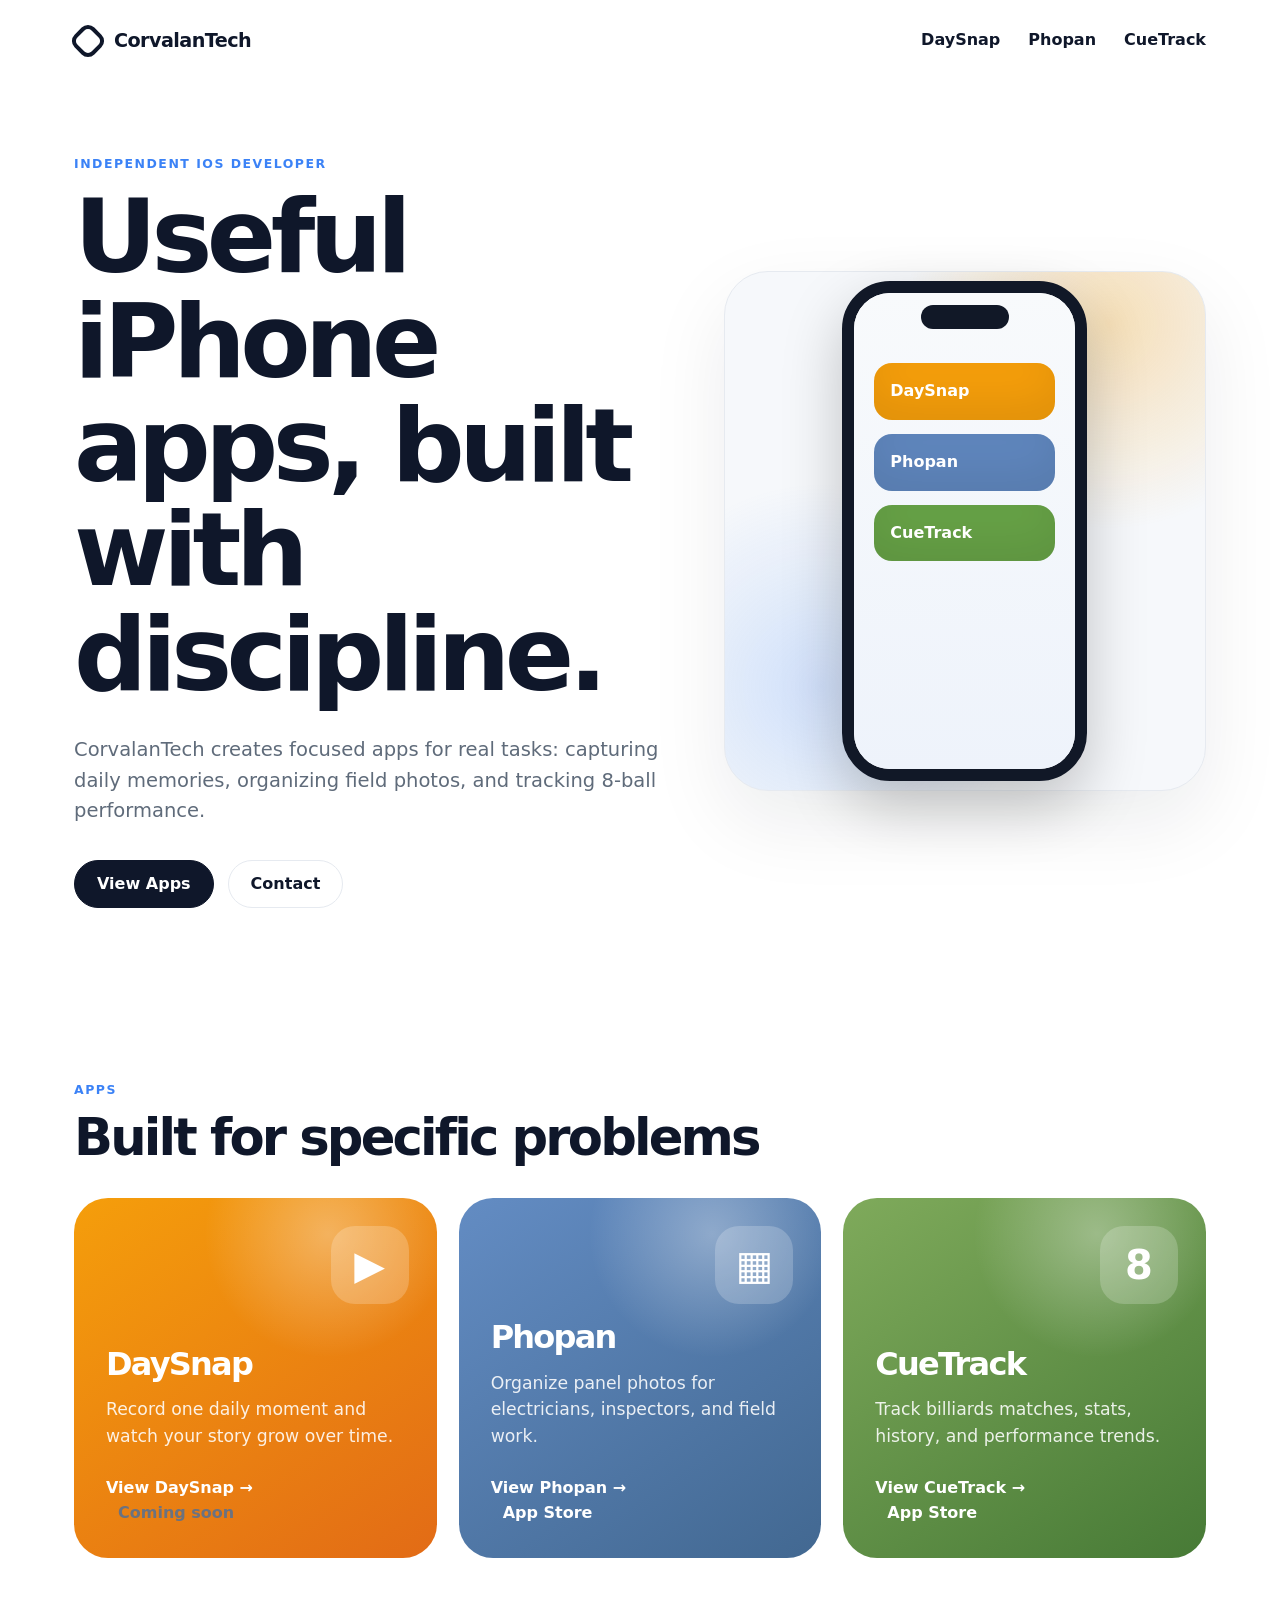
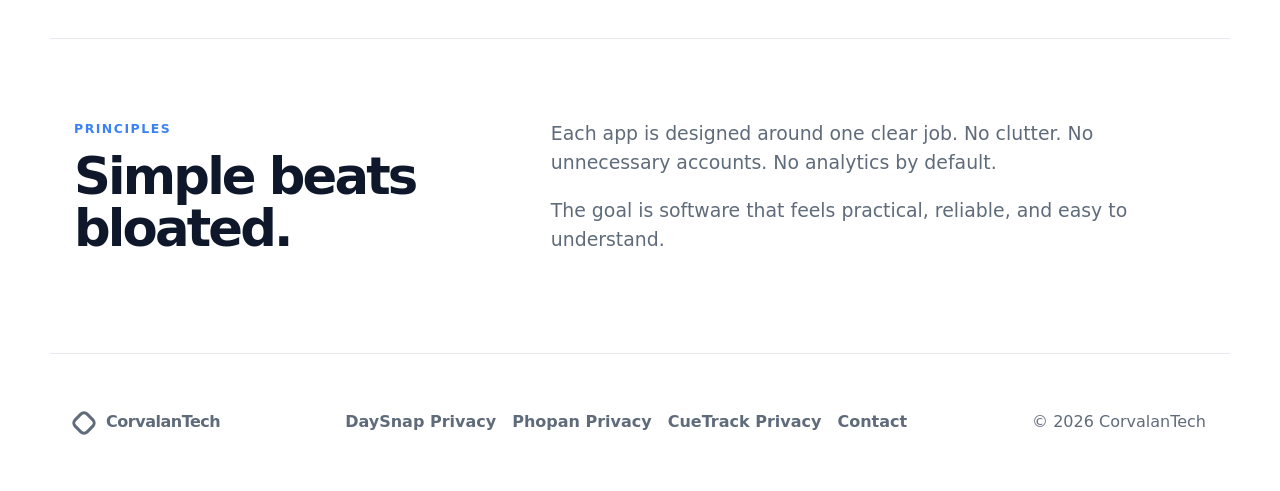
==== commit 19a022d6: "Add files via upload" ====
--- a/index.html
+++ b/index.html
@@ -1,81 +1,96 @@
 <!doctype html>
 <html lang="en">
 <head>
-  <meta charset="utf-8">
-  <meta name="viewport" content="width=device-width, initial-scale=1">
-  <title>CorvalanTech</title>
-  <meta name="description" content="CorvalanTech builds simple, reliable iPhone apps including DaySnap, Phopan, and CueTrack.">
-  <link rel="stylesheet" href="style.css">
+  <meta charset="utf-8" />
+  <meta name="viewport" content="width=device-width, initial-scale=1" />
+  <title>CorvalanTech | iPhone Apps</title>
+  <meta name="description" content="CorvalanTech builds simple, focused iPhone apps for daily video journaling, field photo organization, and billiards performance tracking." />
+  <link rel="stylesheet" href="style.css" />
 </head>
 <body>
-  <header>
-    <div class="container nav">
-      <a class="logo" href="index.html">CorvalanTech <span class="mark"></span></a>
-      <nav class="links" aria-label="Main navigation">
-        <a href="daysnap.html">DaySnap</a>
-        <a href="phopan.html">Phopan</a>
-        <a href="cuetrack.html">CueTrack</a>
-      </nav>
-    </div>
+  <header class="site-header">
+    <a class="brand" href="index.html" aria-label="CorvalanTech home">
+      <span class="brand-mark"></span>
+      <span>CorvalanTech</span>
+    </a>
+    <nav>
+      <a href="daysnap.html">DaySnap</a>
+      <a href="phopan.html">Phopan</a>
+      <a href="cuetrack.html">CueTrack</a>
+    </nav>
   </header>
 
   <main>
     <section class="hero">
-      <div class="container">
-        <h1>I Build iPhone Apps That Save Businesses Time And Money</h1>
-        <a class="btn" href="mailto:corvalan@corvalantech.com">Let’s build your app</a>
-        <div class="phone-hero" aria-hidden="true">
-          <div class="iphone"><div class="app-screen"><div class="screen-title">CorvalanTech</div><div class="row">DaySnap <span>›</span></div><div class="row">Phopan <span>›</span></div><div class="row">CueTrack <span>›</span></div></div></div>
+      <div class="hero-copy">
+        <p class="eyebrow">Independent iOS developer</p>
+        <h1>Useful iPhone apps, built with discipline.</h1>
+        <p class="lead">CorvalanTech creates focused apps for real tasks: capturing daily memories, organizing field photos, and tracking 8-ball performance.</p>
+        <div class="hero-actions">
+          <a class="button primary" href="#apps">View Apps</a>
+          <a class="button secondary" href="mailto:corvalan@corvalantech.com">Contact</a>
+        </div>
+      </div>
+      <div class="hero-card" aria-label="App highlights">
+        <div class="phone-shell">
+          <div class="phone-notch"></div>
+          <div class="phone-screen">
+            <span class="mini-pill orange">DaySnap</span>
+            <span class="mini-pill blue">Phopan</span>
+            <span class="mini-pill green">CueTrack</span>
+          </div>
         </div>
       </div>
     </section>
 
-    <section class="app-grid">
-      <div class="container">
-        <h2 class="section-title">Apps I’ve Built</h2>
-        <div class="cards">
-          <a class="card" href="daysnap.html">
-            <div class="card-thumb day"><div class="iphone"><div class="app-screen"><div class="screen-title">DaySnap</div><div class="row">Mar 4, 2026 <span>▶</span></div><div class="row">Mar 3, 2026 <span>▶</span></div><div class="row">Mar 2, 2026 <span>▶</span></div></div></div></div>
-            <p>Capture Life.<br>One Day at a Time</p>
-          </a>
-          <a class="card" href="phopan.html">
-            <div class="card-thumb pho"><div class="iphone"><div class="app-screen"><div class="screen-title">Phopan</div><div class="row"><span class="dot"></span> MCC-1</div><div class="row"><span class="dot"></span> MCC-2</div><div class="row"><span class="dot"></span> MCC-3</div></div></div></div>
-            <p>Field Photo Organizations for<br>Electricians & Inspectors</p>
-          </a>
-          <a class="card" href="cuetrack.html">
-            <div class="card-thumb cue"><div class="iphone"><div class="app-screen"><div class="screen-title">CueTrack</div><div class="stats">Games Played: 9<br>Avg Balls/Inning: 1.8<br>Win: 62.5</div><div class="row">Aug 31, 2025 <span>🏆</span></div></div></div></div>
-            <p>Performance Tracking Used<br>By Real Players</p>
-          </a>
-        </div>
+    <section id="apps" class="section">
+      <div class="section-heading">
+        <p class="eyebrow">Apps</p>
+        <h2>Built for specific problems</h2>
+      </div>
+      <div class="app-grid">
+        <article class="app-card daysnap">
+          <div class="app-icon">▶</div>
+          <h3>DaySnap</h3>
+          <p>Record one daily moment and watch your story grow over time.</p>
+          <a href="daysnap.html">View DaySnap →</a><span class="store-link muted">Coming soon</span>
+        </article>
+        <article class="app-card phopan">
+          <div class="app-icon">▦</div>
+          <h3>Phopan</h3>
+          <p>Organize panel photos for electricians, inspectors, and field work.</p>
+          <a href="phopan.html">View Phopan →</a><a class="store-link" href="https://apps.apple.com/us/app/phopan/id6670329857" target="_blank" rel="noopener">App Store</a>
+        </article>
+        <article class="app-card cuetrack">
+          <div class="app-icon">8</div>
+          <h3>CueTrack</h3>
+          <p>Track billiards matches, stats, history, and performance trends.</p>
+          <a href="cuetrack.html">View CueTrack →</a><a class="store-link" href="https://apps.apple.com/us/app/cuetrack/id6751761037" target="_blank" rel="noopener">App Store</a>
+        </article>
       </div>
     </section>
 
-    <section class="values">
-      <div class="container values-inner">
-        <div class="portrait" aria-label="Luis Corvalan portrait placeholder"></div>
-        <div>
-          <h2>My Core Values</h2>
-          <p>I’m Luis Corvalan, an independent iOS developer.<br>I focus on simple, reliable iPhone apps that people actually use. Nothing unnecessary.</p>
-        </div>
+    <section class="section split">
+      <div>
+        <p class="eyebrow">Principles</p>
+        <h2>Simple beats bloated.</h2>
       </div>
-    </section>
-
-    <section class="contact">
-      <div class="container">
-        <h2>Get In Touch</h2>
-        <p>I am here to help. Reach out today and let’s start building your app together.</p>
-        <a class="btn" href="mailto:corvalan@corvalantech.com">Let’s build your app</a>
+      <div class="principles">
+        <p>Each app is designed around one clear job. No clutter. No unnecessary accounts. No analytics by default.</p>
+        <p>The goal is software that feels practical, reliable, and easy to understand.</p>
       </div>
     </section>
   </main>
 
-  <footer class="footer">
-    <div class="container foot-inner">
-      <a class="logo foot-logo" href="index.html">CorvalanTech <span class="mark"></span></a>
-      <a href="#">LinkedIn</a>
-      <span>© Copyright 2025 | By CorvalanTech</span>
+  <footer class="site-footer">
+    <a class="brand small" href="index.html"><span class="brand-mark"></span><span>CorvalanTech</span></a>
+    <div class="footer-links">
+      <a href="privacy-daysnap.html">DaySnap Privacy</a>
+      <a href="privacy-phopan.html">Phopan Privacy</a>
+      <a href="privacy-cuetrack.html">CueTrack Privacy</a>
+      <a href="mailto:corvalan@corvalantech.com">Contact</a>
     </div>
+    <p>© 2026 CorvalanTech</p>
   </footer>
-  <script src="script.js"></script>
 </body>
 </html>
--- a/style.css
+++ b/style.css
@@ -1,37 +1,292 @@
-:root{
-  --text:#050505;
-  --muted:#4b5563;
-  --line:#e5e7eb;
-  --blue:#315de8;
-  --daysnap:#f9c66f;
-  --daysnap-strong:#f5a000;
-  --phopan:#b8cdd2;
-  --phopan-strong:#5f85b8;
-  --cuetrack:#bfd2b2;
-  --cuetrack-strong:#82a95e;
-  --soft:#f3f4f6;
-  --max:1120px;
-  --serif: Georgia, 'Times New Roman', serif;
-  --sans: Inter, ui-sans-serif, system-ui, -apple-system, BlinkMacSystemFont, 'Segoe UI', sans-serif;
-}
-*{box-sizing:border-box}
-html{scroll-behavior:smooth}
-body{margin:0;color:var(--text);font-family:var(--sans);background:#fff;line-height:1.5}
-a{color:inherit;text-decoration:none}
-img{max-width:100%;display:block}
-.container{width:min(var(--max),calc(100% - 40px));margin:0 auto}
-header{padding:46px 0 26px;background:#fff}
-.nav{display:flex;align-items:center;justify-content:space-between;gap:24px}
-.logo{display:flex;align-items:center;gap:12px;font-family:var(--serif);font-size:34px;font-weight:700;letter-spacing:-.04em}
-.mark{width:42px;height:42px;border:5px solid #000;border-radius:10px;transform:rotate(45deg);display:inline-block}
-.links{display:flex;align-items:center;gap:38px;font-family:var(--serif);font-weight:700;font-size:20px}
-.links a:hover{text-decoration:underline;text-underline-offset:5px}
-.hero{text-align:center;padding:12px 0 78px;overflow:hidden;background:#fff}
-.hero h1{font-size:clamp(38px,5.5vw,72px);line-height:.98;letter-spacing:-.06em;margin:12px auto 28px;max-width:760px}
-.btn{display:inline-flex;align-items:center;justify-content:center;border-radius:999px;background:var(--blue);color:#fff;font-weight:800;padding:14px 28px;box-shadow:0 8px 20px rgba(49,93,232,.18)}
-.btn:hover{filter:brightness(.94)}
-.phone-hero{height:310px;margin:48px auto -92px;display:flex;justify-content:center;align-items:flex-start;filter:drop-shadow(0 24px 28px rgba(0,0,0,.22))}
-.iphone{width:220px;height:440px;border:8px solid #111;border-radius:45px;background:#f8fafc;position:relative;overflow:hidden;box-shadow:inset 0 0 0 2px #333}
-.iphone:before{content:"";position:absolute;top:12px;left:50%;transform:translateX(-50%);width:92px;height:25px;background:#050505;border-radius:999px;z-index:2}
-.app-screen{padding:58px 16px 18px;color:#111;font-size:12px}.screen-title{font-size:22px;font-weight:900;margin-bottom:18px}.row{background:white;border:1px solid #d1d5db;border-radius:10px;padding:10px 9px;margin:8px 0;font-weight:700;display:flex;justify-content:space-between}.dot{width:10px;height:10px;border-radius:50%;background:#22c55e;display:inline-block}.stats{background:#fff;border-radius:12px;padding:10px;margin-bottom:10px}.app-grid{padding:70px 0 78px}.section-title{text-align:center;font-size:44px;letter-spacing:-.05em;margin:0 0 42px}.cards{display:grid;grid-template-columns:repeat(3,1fr);gap:56px;align-items:start}.card{text-align:center}.card-thumb{height:280px;border-radius:20px;display:flex;align-items:flex-end;justify-content:center;overflow:hidden;padding-top:20px;margin-bottom:22px}.card-thumb h3{position:absolute}.card h3{font-size:24px;margin:0 0 4px}.card p{font-size:20px;font-weight:800;line-height:1.12;margin:0}.day{background:var(--daysnap-strong)}.pho{background:var(--phopan-strong)}.cue{background:#0b6a23}.card .iphone{width:160px;height:310px;border-radius:34px;border-width:6px}.values{background:#e9e9e9;padding:62px 0}.values-inner{display:grid;grid-template-columns:320px 1fr;gap:110px;align-items:center;max-width:920px;margin:0 auto}.portrait{width:320px;height:320px;background:linear-gradient(145deg,#1f3a3d,#789);border-radius:24px;position:relative;overflow:hidden}.portrait:before{content:"LC";position:absolute;inset:0;display:flex;align-items:center;justify-content:center;color:white;font-size:88px;font-weight:900;letter-spacing:-.08em}.values h2,.contact h2{font-size:46px;letter-spacing:-.05em;margin:0 0 18px;color:#071027}.values p{font-size:23px;margin:0;color:#071027}.contact{text-align:center;padding:60px 0 70px}.contact p{font-size:18px;max-width:520px;margin:0 auto 28px}.footer{padding:22px 0 42px}.foot-inner{display:flex;justify-content:center;align-items:center;gap:28px;flex-wrap:wrap}.foot-logo{font-size:30px}.foot-logo .mark{width:35px;height:35px;border-width:4px}.footer a{text-decoration:underline}.app-hero{text-align:center;padding:35px 0 64px}.app-hero h1{font-size:46px;letter-spacing:-.05em;margin:0 0 24px}.app-hero h2{font-size:34px;letter-spacing:-.04em;margin:0 0 22px}.app-hero p{font-size:18px;margin:0 0 26px}.store{display:inline-flex;gap:10px;align-items:center;background:#050505;color:white;border-radius:10px;padding:8px 16px;font-weight:800;line-height:1}.store .apple{font-size:30px}.store small{display:block;font-size:10px;font-weight:500;letter-spacing:.03em}.store span:last-child{font-size:24px}.daysnap-bg{background:var(--daysnap)}.phopan-bg{background:var(--phopan)}.cuetrack-bg{background:var(--cuetrack)}.feature-wrap{padding:46px 0 60px}.feature-mosaic{width:min(620px,100%);margin:0 auto;display:grid;grid-template-columns:1fr 1fr 1fr;gap:18px}.tile{border-radius:18px;min-height:145px;display:flex;align-items:center;justify-content:center;text-align:center;font-size:20px;font-weight:900;padding:20px;color:#fff}.tile.big{grid-column:span 2;min-height:185px;font-size:30px}.tile.phone-tile{grid-column:span 2;grid-row:span 2;min-height:360px;align-items:flex-end;overflow:hidden}.tile .iphone{transform:translateY(50px);width:210px;height:420px}.icon{font-size:78px;line-height:1}.below{text-align:center;margin-top:32px}.policy-page{padding:48px 0 80px}.policy{width:min(720px,calc(100% - 40px));margin:0 auto}.policy h1{font-size:58px;line-height:1.08;letter-spacing:-.06em;margin:24px 0 28px}.policy h2{font-size:34px;letter-spacing:-.04em;margin:34px 0 16px}.policy p,.policy li{font-size:18px}.policy li{margin-bottom:12px}.notice{background:#fff8db;border:1px solid #f4d35e;border-radius:14px;padding:16px 18px;margin:18px auto;max-width:760px;color:#3b2f00}.small-note{color:var(--muted);font-size:14px}.mobile-menu{display:none}
-@media(max-width:760px){header{padding:24px 0}.nav{align-items:flex-start}.logo{font-size:27px}.mark{width:34px;height:34px;border-width:4px}.links{gap:16px;font-size:17px;flex-wrap:wrap;justify-content:flex-end}.hero h1{font-size:42px}.phone-hero{height:220px;margin-bottom:-64px}.iphone{width:165px;height:330px;border-radius:34px}.cards{grid-template-columns:1fr;gap:44px}.card-thumb{max-width:320px;margin:0 auto 18px}.values-inner{grid-template-columns:1fr;gap:32px;text-align:center}.portrait{margin:0 auto;width:260px;height:260px}.values h2,.contact h2{font-size:36px}.feature-mosaic{grid-template-columns:1fr 1fr}.tile,.tile.big,.tile.phone-tile{grid-column:span 2}.policy h1{font-size:42px}.app-hero h1{font-size:38px}.app-hero h2{font-size:28px}}
+:root {
+  --ink: #0f172a;
+  --muted: #5f6b7a;
+  --line: #e6eaf0;
+  --paper: #ffffff;
+  --soft: #f6f8fb;
+  --blue: #3b82f6;
+  --orange: #f59e0b;
+  --green: #66a146;
+  --navy: #172033;
+}
+
+* { box-sizing: border-box; }
+html { scroll-behavior: smooth; }
+body {
+  margin: 0;
+  font-family: Inter, ui-sans-serif, system-ui, -apple-system, BlinkMacSystemFont, "Segoe UI", sans-serif;
+  color: var(--ink);
+  background: var(--paper);
+  line-height: 1.55;
+}
+a { color: inherit; text-decoration: none; }
+
+.site-header {
+  max-width: 1180px;
+  margin: 0 auto;
+  padding: 26px 24px;
+  display: flex;
+  align-items: center;
+  justify-content: space-between;
+  gap: 20px;
+}
+.brand {
+  display: inline-flex;
+  align-items: center;
+  gap: 12px;
+  font-weight: 800;
+  letter-spacing: -0.03em;
+  font-size: 1.2rem;
+}
+.brand-mark {
+  width: 28px;
+  height: 28px;
+  border: 4px solid currentColor;
+  border-radius: 9px;
+  transform: rotate(45deg);
+  display: inline-block;
+}
+.brand.small { font-size: 1rem; }
+.brand.small .brand-mark { width: 20px; height: 20px; border-width: 3px; border-radius: 6px; }
+nav {
+  display: flex;
+  gap: 28px;
+  font-weight: 700;
+}
+nav a:hover, .footer-links a:hover { color: var(--blue); }
+
+.hero {
+  max-width: 1180px;
+  margin: 0 auto;
+  padding: 72px 24px 92px;
+  display: grid;
+  grid-template-columns: 1.1fr 0.9fr;
+  gap: 60px;
+  align-items: center;
+}
+.eyebrow {
+  margin: 0 0 12px;
+  color: var(--blue);
+  font-weight: 800;
+  text-transform: uppercase;
+  letter-spacing: 0.12em;
+  font-size: 0.78rem;
+}
+h1, h2, h3 { line-height: 1.02; letter-spacing: -0.055em; margin: 0; }
+h1 { font-size: clamp(3.2rem, 8vw, 6.7rem); max-width: 870px; }
+h2 { font-size: clamp(2.2rem, 4vw, 4rem); }
+h3 { font-size: 2rem; }
+.lead {
+  font-size: 1.22rem;
+  color: var(--muted);
+  max-width: 660px;
+  margin: 28px 0 0;
+}
+.hero-actions { margin-top: 34px; display: flex; gap: 14px; flex-wrap: wrap; }
+.button {
+  display: inline-flex;
+  align-items: center;
+  justify-content: center;
+  min-height: 48px;
+  padding: 0 22px;
+  border-radius: 999px;
+  font-weight: 800;
+  border: 1px solid var(--line);
+}
+.button.primary { background: var(--ink); color: white; border-color: var(--ink); }
+.button.secondary { background: white; color: var(--ink); }
+.button:hover { transform: translateY(-1px); }
+
+.hero-card {
+  min-height: 520px;
+  border-radius: 44px;
+  background:
+    radial-gradient(circle at 80% 10%, rgba(245,158,11,0.28), transparent 34%),
+    radial-gradient(circle at 20% 80%, rgba(59,130,246,0.2), transparent 36%),
+    var(--soft);
+  display: grid;
+  place-items: center;
+  border: 1px solid var(--line);
+  box-shadow: 0 30px 80px rgba(15, 23, 42, 0.08);
+}
+.phone-shell {
+  width: 245px;
+  height: 500px;
+  border: 12px solid #111827;
+  border-radius: 48px;
+  background: #fff;
+  position: relative;
+  box-shadow: 0 24px 60px rgba(0,0,0,.22);
+  overflow: hidden;
+}
+.phone-notch {
+  position: absolute;
+  top: 12px;
+  left: 50%;
+  transform: translateX(-50%);
+  width: 88px;
+  height: 24px;
+  border-radius: 99px;
+  background: #111827;
+  z-index: 2;
+}
+.phone-screen {
+  height: 100%;
+  padding: 70px 20px 20px;
+  display: grid;
+  gap: 14px;
+  align-content: start;
+  background: linear-gradient(180deg, #f8fafc, #eef3fb);
+}
+.mini-pill {
+  padding: 16px;
+  border-radius: 18px;
+  color: white;
+  font-weight: 900;
+  box-shadow: inset 0 -20px 40px rgba(0,0,0,.08);
+}
+.orange { background: var(--orange); }
+.blue { background: #5f86bd; }
+.green { background: var(--green); }
+
+.section {
+  max-width: 1180px;
+  margin: 0 auto;
+  padding: 80px 24px;
+}
+.section-heading { margin-bottom: 34px; }
+.app-grid {
+  display: grid;
+  grid-template-columns: repeat(3, 1fr);
+  gap: 22px;
+}
+.app-card {
+  min-height: 360px;
+  padding: 32px;
+  border-radius: 34px;
+  color: white;
+  display: flex;
+  flex-direction: column;
+  justify-content: flex-end;
+  position: relative;
+  overflow: hidden;
+}
+.app-card::before {
+  content: "";
+  position: absolute;
+  inset: 0;
+  background: radial-gradient(circle at 70% 10%, rgba(255,255,255,.33), transparent 30%);
+}
+.app-card > * { position: relative; }
+.app-card p { font-size: 1.08rem; margin: 16px 0 26px; color: rgba(255,255,255,.88); }
+.app-card a { font-weight: 900; }
+.daysnap { background: linear-gradient(145deg, #f59e0b, #e26b16); }
+.phopan { background: linear-gradient(145deg, #638cc3, #426891); }
+.cuetrack { background: linear-gradient(145deg, #7faa5b, #477a36); }
+.app-icon {
+  position: absolute;
+  top: 28px;
+  right: 28px;
+  width: 78px;
+  height: 78px;
+  display: grid;
+  place-items: center;
+  border-radius: 24px;
+  background: rgba(255,255,255,.2);
+  font-size: 2.5rem;
+  font-weight: 900;
+}
+.split {
+  display: grid;
+  grid-template-columns: 0.8fr 1.2fr;
+  gap: 40px;
+  border-top: 1px solid var(--line);
+}
+.principles {
+  font-size: 1.18rem;
+  color: var(--muted);
+}
+.principles p:first-child { margin-top: 0; }
+
+.product-hero {
+  padding: 74px 24px 82px;
+  text-align: center;
+}
+.product-hero.daysnap-bg { background: #fff3d9; }
+.product-hero.phopan-bg { background: #dbe8ee; }
+.product-hero.cuetrack-bg { background: #dcebd4; }
+.product-hero h1 { margin: 0 auto; font-size: clamp(2.8rem, 5vw, 5rem); }
+.product-hero .lead { margin: 22px auto 0; }
+.product-layout {
+  max-width: 980px;
+  margin: 0 auto;
+  padding: 80px 24px;
+  display: grid;
+  grid-template-columns: 1fr 1fr;
+  gap: 24px;
+}
+.feature-tile {
+  min-height: 220px;
+  border-radius: 30px;
+  padding: 28px;
+  display: flex;
+  flex-direction: column;
+  justify-content: flex-end;
+  color: white;
+  font-weight: 800;
+  overflow: hidden;
+}
+.feature-tile.large { grid-column: span 2; min-height: 330px; }
+.feature-tile h2, .feature-tile h3 { color: white; }
+.feature-tile p { max-width: 560px; color: rgba(255,255,255,.88); font-weight: 600; }
+.tile-orange { background: #f59e0b; }
+.tile-blue { background: #5f86bd; }
+.tile-green { background: #7faa5b; }
+.privacy-link { text-align: center; margin: -30px auto 70px; }
+.privacy-link a { background: #111827; color: white; border-radius: 999px; padding: 14px 22px; font-weight: 800; }
+
+.policy {
+  max-width: 820px;
+  margin: 0 auto;
+  padding: 70px 24px 100px;
+}
+.policy h1 { font-size: clamp(2.6rem, 5vw, 4.6rem); margin-bottom: 26px; }
+.policy h2 { font-size: 2rem; margin-top: 42px; }
+.policy p, .policy li { color: #1f2937; font-size: 1.05rem; }
+
+.site-footer {
+  max-width: 1180px;
+  margin: 0 auto;
+  padding: 40px 24px;
+  border-top: 1px solid var(--line);
+  display: flex;
+  align-items: center;
+  justify-content: space-between;
+  gap: 20px;
+  color: var(--muted);
+  flex-wrap: wrap;
+}
+.footer-links { display: flex; gap: 16px; flex-wrap: wrap; font-weight: 700; }
+
+@media (max-width: 860px) {
+  .site-header { align-items: flex-start; }
+  nav { gap: 14px; flex-wrap: wrap; justify-content: flex-end; }
+  .hero, .split, .product-layout { grid-template-columns: 1fr; }
+  .hero { padding-top: 36px; }
+  .hero-card { min-height: 420px; }
+  .app-grid { grid-template-columns: 1fr; }
+  .feature-tile.large { grid-column: span 1; }
+}
+
+@media (max-width: 520px) {
+  .site-header { flex-direction: column; }
+  nav { justify-content: flex-start; }
+  h1 { font-size: 3rem; }
+  .hero-card { display: none; }
+  .site-footer { align-items: flex-start; flex-direction: column; }
+}
+
+.store-link { display:inline-block; margin-left: 12px; font-weight: 700; }
+.store-link.muted { color: #6b7280; }
+.hero-actions.center { justify-content: center; margin-top: 24px; }
+.button.disabled { cursor: default; opacity: .75; }
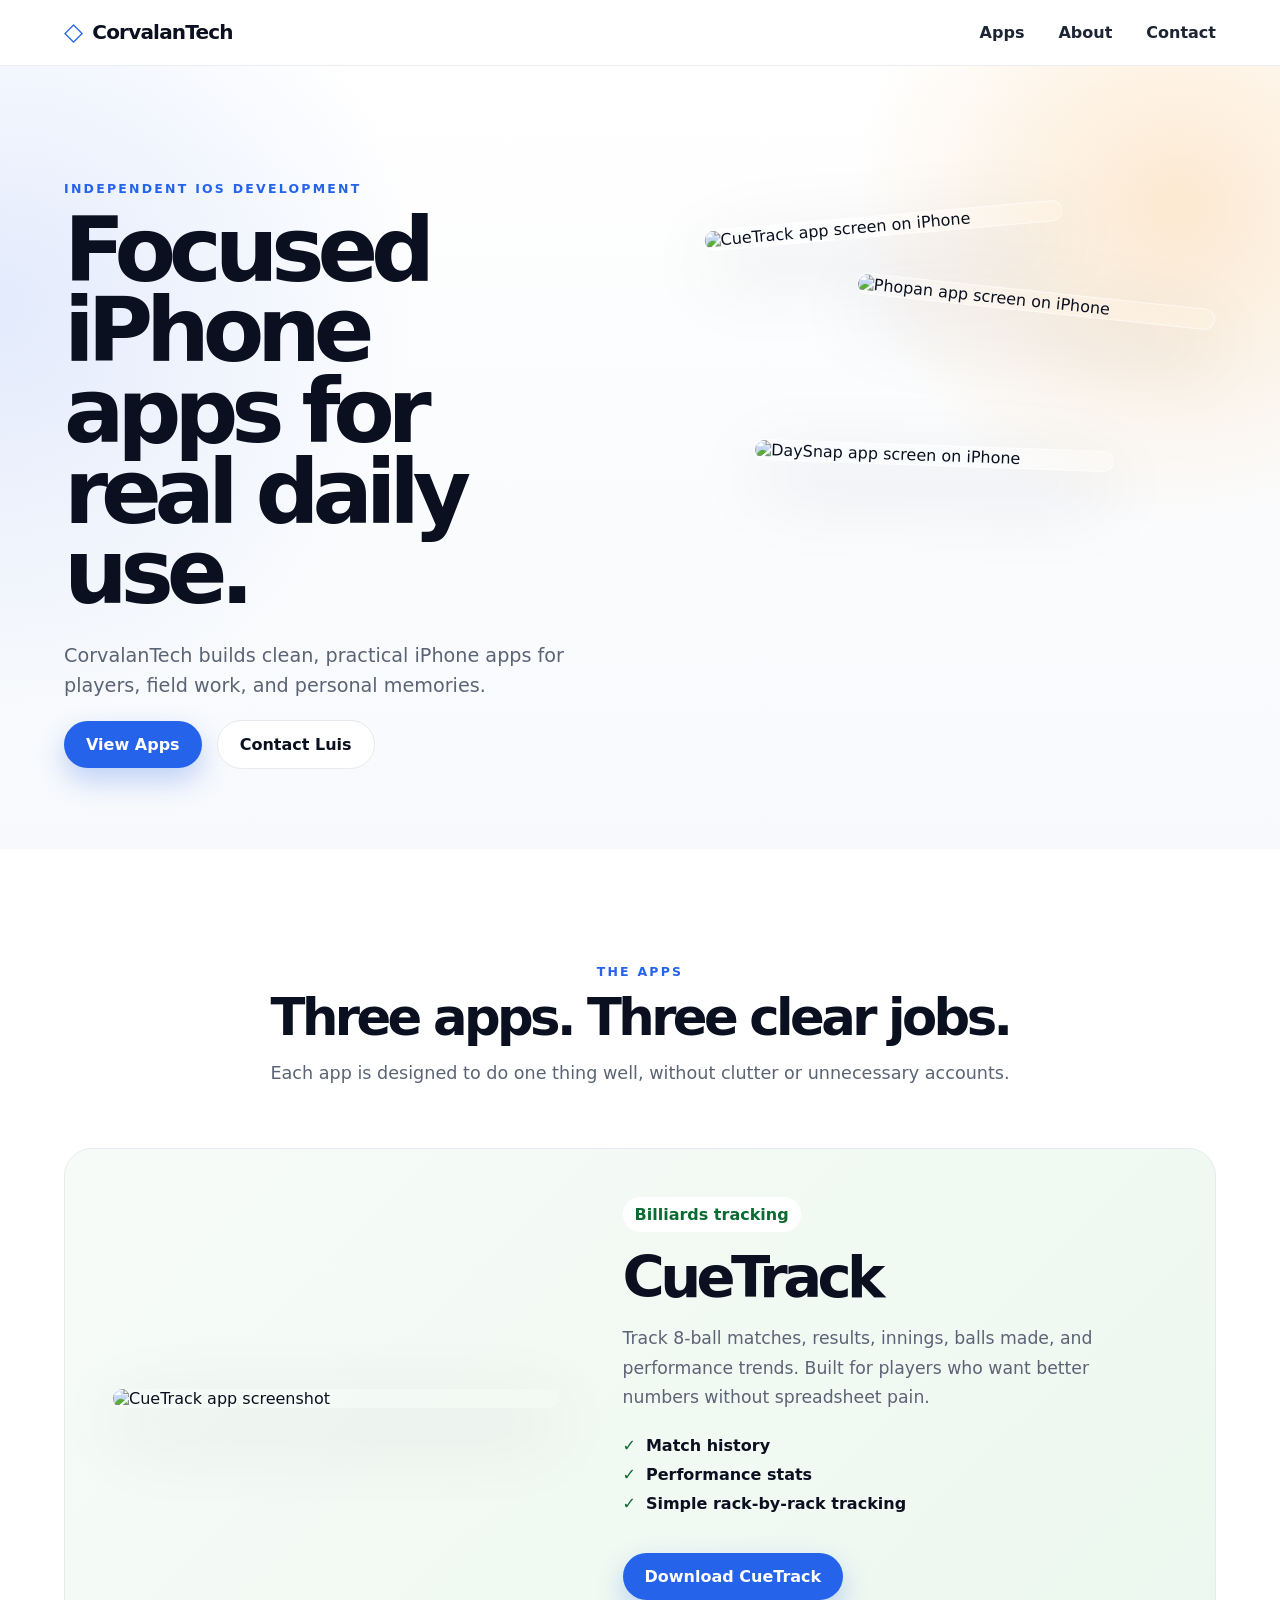
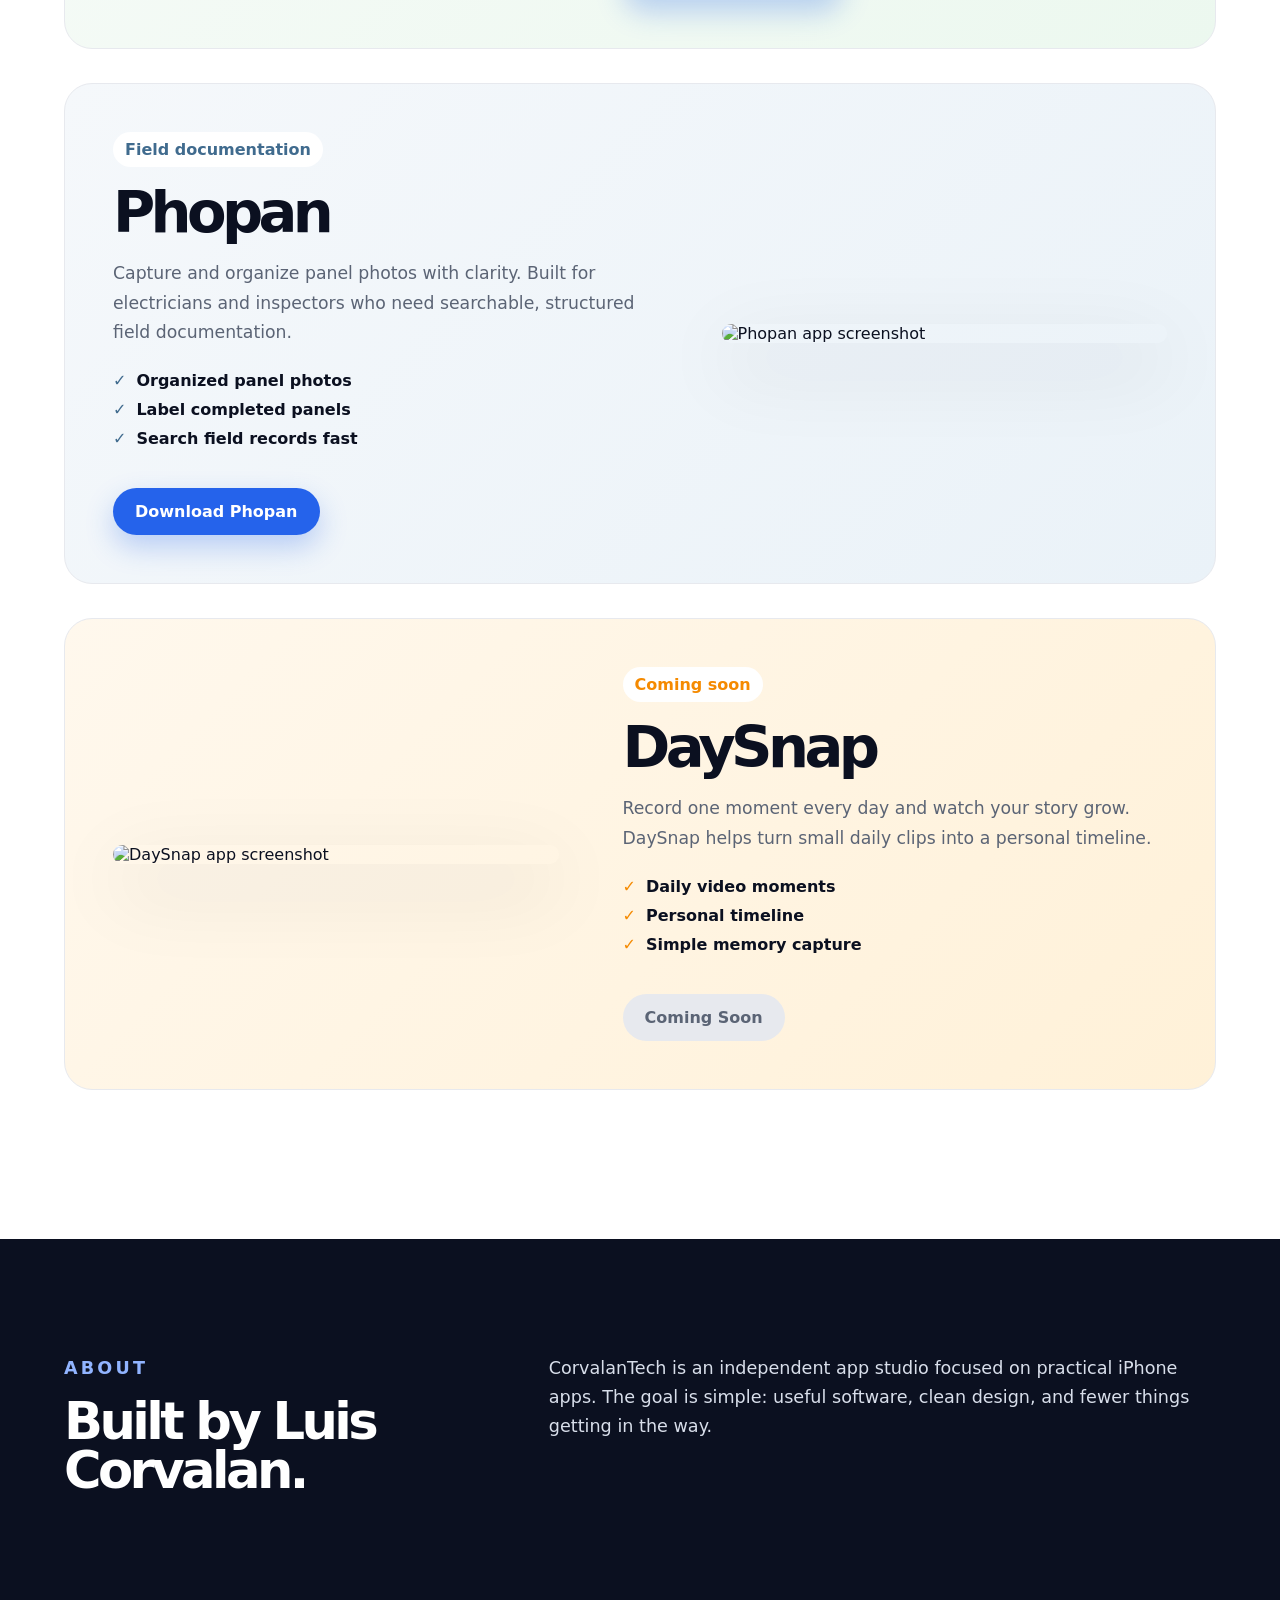
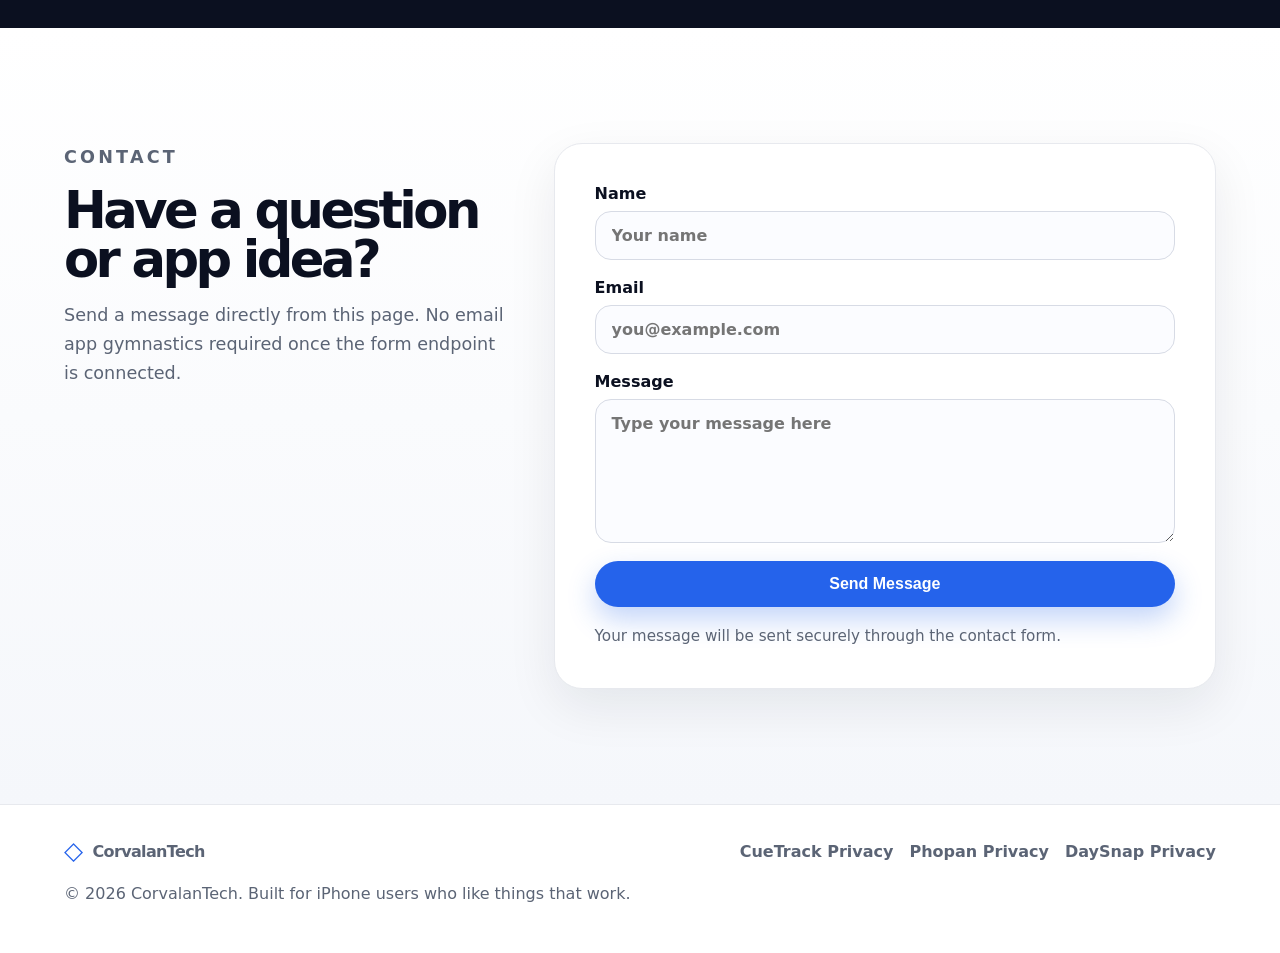
==== commit f469c4e8: "Add files via upload" ====
--- a/index.html
+++ b/index.html
@@ -3,94 +3,144 @@
 <head>
   <meta charset="utf-8" />
   <meta name="viewport" content="width=device-width, initial-scale=1" />
-  <title>CorvalanTech | iPhone Apps</title>
-  <meta name="description" content="CorvalanTech builds simple, focused iPhone apps for daily video journaling, field photo organization, and billiards performance tracking." />
-  <link rel="stylesheet" href="style.css" />
+  <title>CorvalanTech | iPhone Apps by Luis Corvalan</title>
+  <meta name="description" content="CorvalanTech builds simple, focused iPhone apps including CueTrack, Phopan, and DaySnap." />
+  <link rel="stylesheet" href="styles.css" />
 </head>
 <body>
   <header class="site-header">
-    <a class="brand" href="index.html" aria-label="CorvalanTech home">
-      <span class="brand-mark"></span>
+    <a class="brand" href="#top" aria-label="CorvalanTech home">
+      <span class="brand-mark">◇</span>
       <span>CorvalanTech</span>
     </a>
-    <nav>
-      <a href="daysnap.html">DaySnap</a>
-      <a href="phopan.html">Phopan</a>
-      <a href="cuetrack.html">CueTrack</a>
+    <nav aria-label="Main navigation">
+      <a href="#apps">Apps</a>
+      <a href="#about">About</a>
+      <a href="#contact">Contact</a>
     </nav>
   </header>
 
-  <main>
+  <main id="top">
     <section class="hero">
       <div class="hero-copy">
-        <p class="eyebrow">Independent iOS developer</p>
-        <h1>Useful iPhone apps, built with discipline.</h1>
-        <p class="lead">CorvalanTech creates focused apps for real tasks: capturing daily memories, organizing field photos, and tracking 8-ball performance.</p>
+        <p class="eyebrow">Independent iOS development</p>
+        <h1>Focused iPhone apps for real daily use.</h1>
+        <p class="lead">CorvalanTech builds clean, practical iPhone apps for players, field work, and personal memories.</p>
         <div class="hero-actions">
           <a class="button primary" href="#apps">View Apps</a>
-          <a class="button secondary" href="mailto:corvalan@corvalantech.com">Contact</a>
+          <a class="button ghost" href="#contact">Contact Luis</a>
         </div>
       </div>
-      <div class="hero-card" aria-label="App highlights">
-        <div class="phone-shell">
-          <div class="phone-notch"></div>
-          <div class="phone-screen">
-            <span class="mini-pill orange">DaySnap</span>
-            <span class="mini-pill blue">Phopan</span>
-            <span class="mini-pill green">CueTrack</span>
-          </div>
-        </div>
+      <div class="hero-showcase" aria-label="Featured CorvalanTech apps">
+        <img class="hero-img img-one" src="assets/cuetrack.jpg" alt="CueTrack app screen on iPhone" />
+        <img class="hero-img img-two" src="assets/phopan.jpg" alt="Phopan app screen on iPhone" />
+        <img class="hero-img img-three" src="assets/daysnap.png" alt="DaySnap app screen on iPhone" />
       </div>
     </section>
 
-    <section id="apps" class="section">
+    <section id="apps" class="section apps-section">
       <div class="section-heading">
-        <p class="eyebrow">Apps</p>
-        <h2>Built for specific problems</h2>
+        <p class="eyebrow">The apps</p>
+        <h2>Three apps. Three clear jobs.</h2>
+        <p>Each app is designed to do one thing well, without clutter or unnecessary accounts.</p>
       </div>
-      <div class="app-grid">
-        <article class="app-card daysnap">
-          <div class="app-icon">▶</div>
+
+      <article class="app-card cue-card">
+        <div class="app-media">
+          <img src="assets/cuetrack.jpg" alt="CueTrack app screenshot" />
+        </div>
+        <div class="app-content">
+          <span class="pill">Billiards tracking</span>
+          <h3>CueTrack</h3>
+          <p>Track 8-ball matches, results, innings, balls made, and performance trends. Built for players who want better numbers without spreadsheet pain.</p>
+          <ul>
+            <li>Match history</li>
+            <li>Performance stats</li>
+            <li>Simple rack-by-rack tracking</li>
+          </ul>
+          <a class="button primary" href="https://apps.apple.com/us/app/cuetrack/id6751761037" target="_blank" rel="noopener">Download CueTrack</a>
+        </div>
+      </article>
+
+      <article class="app-card phopan-card reverse">
+        <div class="app-media">
+          <img src="assets/phopan.jpg" alt="Phopan app screenshot" />
+        </div>
+        <div class="app-content">
+          <span class="pill">Field documentation</span>
+          <h3>Phopan</h3>
+          <p>Capture and organize panel photos with clarity. Built for electricians and inspectors who need searchable, structured field documentation.</p>
+          <ul>
+            <li>Organized panel photos</li>
+            <li>Label completed panels</li>
+            <li>Search field records fast</li>
+          </ul>
+          <a class="button primary" href="https://apps.apple.com/us/app/phopan/id6670329857" target="_blank" rel="noopener">Download Phopan</a>
+        </div>
+      </article>
+
+      <article class="app-card daysnap-card">
+        <div class="app-media">
+          <img src="assets/daysnap.png" alt="DaySnap app screenshot" />
+        </div>
+        <div class="app-content">
+          <span class="pill">Coming soon</span>
           <h3>DaySnap</h3>
-          <p>Record one daily moment and watch your story grow over time.</p>
-          <a href="daysnap.html">View DaySnap →</a><span class="store-link muted">Coming soon</span>
-        </article>
-        <article class="app-card phopan">
-          <div class="app-icon">▦</div>
-          <h3>Phopan</h3>
-          <p>Organize panel photos for electricians, inspectors, and field work.</p>
-          <a href="phopan.html">View Phopan →</a><a class="store-link" href="https://apps.apple.com/us/app/phopan/id6670329857" target="_blank" rel="noopener">App Store</a>
-        </article>
-        <article class="app-card cuetrack">
-          <div class="app-icon">8</div>
-          <h3>CueTrack</h3>
-          <p>Track billiards matches, stats, history, and performance trends.</p>
-          <a href="cuetrack.html">View CueTrack →</a><a class="store-link" href="https://apps.apple.com/us/app/cuetrack/id6751761037" target="_blank" rel="noopener">App Store</a>
-        </article>
-      </div>
+          <p>Record one moment every day and watch your story grow. DaySnap helps turn small daily clips into a personal timeline.</p>
+          <ul>
+            <li>Daily video moments</li>
+            <li>Personal timeline</li>
+            <li>Simple memory capture</li>
+          </ul>
+          <span class="button disabled" aria-disabled="true">Coming Soon</span>
+        </div>
+      </article>
     </section>
 
-    <section class="section split">
+    <section id="about" class="section about-section">
       <div>
-        <p class="eyebrow">Principles</p>
-        <h2>Simple beats bloated.</h2>
+        <p class="eyebrow">About</p>
+        <h2>Built by Luis Corvalan.</h2>
       </div>
-      <div class="principles">
-        <p>Each app is designed around one clear job. No clutter. No unnecessary accounts. No analytics by default.</p>
-        <p>The goal is software that feels practical, reliable, and easy to understand.</p>
+      <p>CorvalanTech is an independent app studio focused on practical iPhone apps. The goal is simple: useful software, clean design, and fewer things getting in the way.</p>
+    </section>
+
+    <section id="contact" class="section contact-section">
+      <div class="contact-copy">
+        <p class="eyebrow">Contact</p>
+        <h2>Have a question or app idea?</h2>
+        <p>Send a message directly from this page. No email app gymnastics required once the form endpoint is connected.</p>
       </div>
+
+      <form class="contact-form" id="contactForm" action="https://formspree.io/f/mpqgpylj" method="POST">
+        <label>
+          Name
+          <input type="text" name="name" placeholder="Your name" autocomplete="name" />
+        </label>
+        <label>
+          Email
+          <input type="email" name="email" placeholder="you@example.com" autocomplete="email" required />
+        </label>
+        <label>
+          Message
+          <textarea name="message" rows="6" placeholder="Type your message here" required></textarea>
+        </label>
+        <button class="button primary" type="submit">Send Message</button>
+        <p class="form-note" id="formNote">Your message will be sent securely through the contact form.</p>
+      </form>
     </section>
   </main>
 
-  <footer class="site-footer">
-    <a class="brand small" href="index.html"><span class="brand-mark"></span><span>CorvalanTech</span></a>
+  <footer class="footer">
+    <div class="brand small"><span class="brand-mark">◇</span><span>CorvalanTech</span></div>
     <div class="footer-links">
+      <a href="privacy-cuetrack.html">CueTrack Privacy</a>
+      <a href="privacy-phopan.html">Phopan Privacy</a>
       <a href="privacy-daysnap.html">DaySnap Privacy</a>
-      <a href="privacy-phopan.html">Phopan Privacy</a>
-      <a href="privacy-cuetrack.html">CueTrack Privacy</a>
-      <a href="mailto:corvalan@corvalantech.com">Contact</a>
     </div>
-    <p>© 2026 CorvalanTech</p>
+    <p>© 2026 CorvalanTech. Built for iPhone users who like things that work.</p>
   </footer>
+
+  <script src="script.js"></script>
 </body>
 </html>
--- a/styles.css
+++ b/styles.css
@@ -0,0 +1,232 @@
+:root {
+  --ink: #0b1020;
+  --muted: #5b6475;
+  --line: #e7e9ee;
+  --paper: #ffffff;
+  --soft: #f5f7fb;
+  --blue: #2563eb;
+  --blue-dark: #173b91;
+  --green: #0b6b32;
+  --orange: #f58a00;
+  --steel: #406b8e;
+  --radius: 28px;
+  --shadow: 0 24px 80px rgba(15, 23, 42, 0.14);
+}
+* { box-sizing: border-box; }
+html { scroll-behavior: smooth; }
+body {
+  margin: 0;
+  font-family: Inter, ui-sans-serif, system-ui, -apple-system, BlinkMacSystemFont, "Segoe UI", sans-serif;
+  color: var(--ink);
+  background: var(--paper);
+}
+a { color: inherit; text-decoration: none; }
+img { max-width: 100%; display: block; }
+.site-header {
+  position: sticky;
+  top: 0;
+  z-index: 10;
+  display: flex;
+  align-items: center;
+  justify-content: space-between;
+  padding: 20px clamp(20px, 5vw, 72px);
+  background: rgba(255,255,255,.84);
+  backdrop-filter: blur(18px);
+  border-bottom: 1px solid rgba(231,233,238,.8);
+}
+.brand {
+  display: inline-flex;
+  align-items: center;
+  gap: 10px;
+  font-weight: 800;
+  letter-spacing: -0.04em;
+  font-size: 1.25rem;
+}
+.brand-mark { font-size: 1.55rem; line-height: 1; color: var(--blue); }
+.brand.small { font-size: 1rem; }
+.site-header nav { display: flex; gap: clamp(14px, 3vw, 34px); font-weight: 700; color: #1d2433; }
+.site-header nav a:hover, .footer a:hover { color: var(--blue); }
+.hero {
+  min-height: 760px;
+  display: grid;
+  grid-template-columns: 1fr 1.05fr;
+  gap: 48px;
+  padding: clamp(60px, 9vw, 115px) clamp(20px, 5vw, 72px) 80px;
+  overflow: hidden;
+  background:
+    radial-gradient(circle at 92% 18%, rgba(245, 138, 0, .18), transparent 24%),
+    radial-gradient(circle at 0% 30%, rgba(37, 99, 235, .12), transparent 30%),
+    linear-gradient(180deg, #fff, #f7f9fc);
+}
+.hero-copy { align-self: center; max-width: 760px; }
+.eyebrow {
+  margin: 0 0 14px;
+  font-size: .78rem;
+  text-transform: uppercase;
+  letter-spacing: .18em;
+  font-weight: 900;
+  color: var(--blue);
+}
+h1, h2, h3, p { margin-top: 0; }
+h1 {
+  font-size: clamp(3.1rem, 7vw, 7.7rem);
+  line-height: .9;
+  letter-spacing: -0.08em;
+  margin-bottom: 28px;
+}
+h2 {
+  font-size: clamp(2.1rem, 4vw, 4.4rem);
+  line-height: .95;
+  letter-spacing: -0.07em;
+  margin-bottom: 18px;
+}
+h3 {
+  font-size: clamp(2rem, 4.5vw, 5rem);
+  letter-spacing: -0.08em;
+  line-height: .9;
+  margin-bottom: 20px;
+}
+.lead {
+  font-size: clamp(1.1rem, 1.5vw, 1.35rem);
+  line-height: 1.55;
+  color: var(--muted);
+  max-width: 620px;
+}
+.hero-actions, .app-content .button { margin-top: 12px; }
+.button {
+  display: inline-flex;
+  align-items: center;
+  justify-content: center;
+  border: 0;
+  border-radius: 999px;
+  padding: 14px 22px;
+  font-weight: 900;
+  font-size: 1rem;
+  cursor: pointer;
+  transition: transform .18s ease, box-shadow .18s ease, background .18s ease;
+}
+.button:hover { transform: translateY(-2px); }
+.button.primary { color: #fff; background: var(--blue); box-shadow: 0 12px 28px rgba(37,99,235,.28); }
+.button.primary:hover { background: #1d4ed8; }
+.button.ghost { background: #fff; margin-left: 10px; border: 1px solid var(--line); }
+.button.disabled { background: #e7e9ee; color: #5b6475; cursor: default; }
+.button.disabled:hover { transform: none; }
+.hero-showcase {
+  position: relative;
+  min-height: 560px;
+  align-self: center;
+}
+.hero-img {
+  position: absolute;
+  width: min(44vw, 360px);
+  border-radius: 34px;
+  box-shadow: var(--shadow);
+  border: 1px solid rgba(255,255,255,.55);
+}
+.img-one { right: 27%; top: 20px; transform: rotate(-5deg); }
+.img-two { right: 0; top: 96px; transform: rotate(6deg); }
+.img-three { right: 18%; top: 250px; transform: rotate(2deg); }
+.section { padding: clamp(72px, 9vw, 118px) clamp(20px, 5vw, 72px); }
+.section-heading { text-align: center; max-width: 760px; margin: 0 auto 60px; }
+.section-heading p:not(.eyebrow), .about-section p, .contact-copy p { color: var(--muted); font-size: 1.1rem; line-height: 1.65; }
+.apps-section { background: #fff; }
+.app-card {
+  max-width: 1180px;
+  margin: 0 auto 34px;
+  display: grid;
+  grid-template-columns: .9fr 1.1fr;
+  gap: clamp(24px, 5vw, 70px);
+  align-items: center;
+  padding: clamp(22px, 4vw, 48px);
+  border-radius: var(--radius);
+  background: var(--soft);
+  border: 1px solid var(--line);
+}
+.app-card.reverse { grid-template-columns: 1.1fr .9fr; }
+.app-card.reverse .app-media { order: 2; }
+.app-media img { border-radius: 24px; box-shadow: var(--shadow); max-height: 570px; object-fit: cover; width: 100%; }
+.app-content { max-width: 560px; }
+.app-content p { color: var(--muted); line-height: 1.7; font-size: 1.08rem; }
+.app-content ul { list-style: none; padding: 0; margin: 24px 0 28px; display: grid; gap: 10px; }
+.app-content li { font-weight: 800; }
+.app-content li::before { content: "✓"; color: var(--blue); margin-right: 10px; }
+.pill { display: inline-flex; padding: 8px 12px; border-radius: 999px; background: #fff; font-weight: 900; color: var(--blue-dark); margin-bottom: 20px; }
+.cue-card { background: linear-gradient(135deg, #f7fbf8, #ecf8ef); }
+.cue-card .pill, .cue-card li::before { color: var(--green); }
+.phopan-card { background: linear-gradient(135deg, #f5f8fb, #eaf2f8); }
+.phopan-card .pill, .phopan-card li::before { color: var(--steel); }
+.daysnap-card { background: linear-gradient(135deg, #fff8ed, #fff1d8); }
+.daysnap-card .pill, .daysnap-card li::before { color: var(--orange); }
+.about-section {
+  background: var(--ink);
+  color: #fff;
+  display: grid;
+  grid-template-columns: .8fr 1.2fr;
+  gap: 40px;
+  align-items: start;
+}
+.about-section .eyebrow { color: #91b4ff; }
+.about-section p { color: #d8deea; max-width: 790px; }
+.contact-section {
+  background: linear-gradient(180deg, #fff, #f5f7fb);
+  display: grid;
+  grid-template-columns: .8fr 1.2fr;
+  gap: 48px;
+  align-items: start;
+}
+.contact-form {
+  background: #fff;
+  border: 1px solid var(--line);
+  border-radius: var(--radius);
+  padding: clamp(22px, 4vw, 40px);
+  box-shadow: 0 18px 50px rgba(15,23,42,.08);
+  display: grid;
+  gap: 18px;
+}
+label { display: grid; gap: 8px; font-weight: 900; }
+input, textarea {
+  width: 100%;
+  border: 1px solid #d7dbe5;
+  border-radius: 16px;
+  padding: 14px 16px;
+  font: inherit;
+  background: #fbfcff;
+  color: var(--ink);
+}
+input:focus, textarea:focus { outline: 3px solid rgba(37,99,235,.18); border-color: var(--blue); }
+.form-note { margin: 0; color: var(--muted); font-size: .95rem; line-height: 1.5; }
+.footer {
+  padding: 34px clamp(20px, 5vw, 72px);
+  border-top: 1px solid var(--line);
+  display: flex;
+  gap: 20px;
+  justify-content: space-between;
+  align-items: center;
+  flex-wrap: wrap;
+  color: var(--muted);
+}
+.footer-links { display: flex; gap: 16px; flex-wrap: wrap; font-weight: 700; }
+.privacy-page { max-width: 820px; margin: 0 auto; padding: 80px 24px; line-height: 1.7; }
+.privacy-page h1 { font-size: clamp(2.5rem, 6vw, 5rem); }
+.privacy-page h2 { font-size: clamp(1.5rem, 3vw, 2.3rem); margin-top: 36px; }
+@media (max-width: 920px) {
+  .hero, .app-card, .app-card.reverse, .about-section, .contact-section { grid-template-columns: 1fr; }
+  .hero { min-height: auto; padding-top: 70px; }
+  .hero-showcase { min-height: 420px; }
+  .hero-img { width: 250px; }
+  .img-one { left: 0; right: auto; top: 0; }
+  .img-two { right: 0; top: 80px; }
+  .img-three { left: 18%; right: auto; top: 185px; }
+  .app-card.reverse .app-media { order: 0; }
+}
+@media (max-width: 620px) {
+  .site-header { align-items: flex-start; gap: 12px; flex-direction: column; }
+  .site-header nav { width: 100%; justify-content: space-between; }
+  .hero-actions { display: grid; gap: 12px; max-width: 260px; }
+  .button.ghost { margin-left: 0; }
+  .hero-showcase { min-height: 350px; }
+  .hero-img { width: 205px; border-radius: 24px; }
+  .img-two { top: 75px; }
+  .img-three { top: 170px; left: 12%; }
+  .footer { align-items: flex-start; flex-direction: column; }
+}
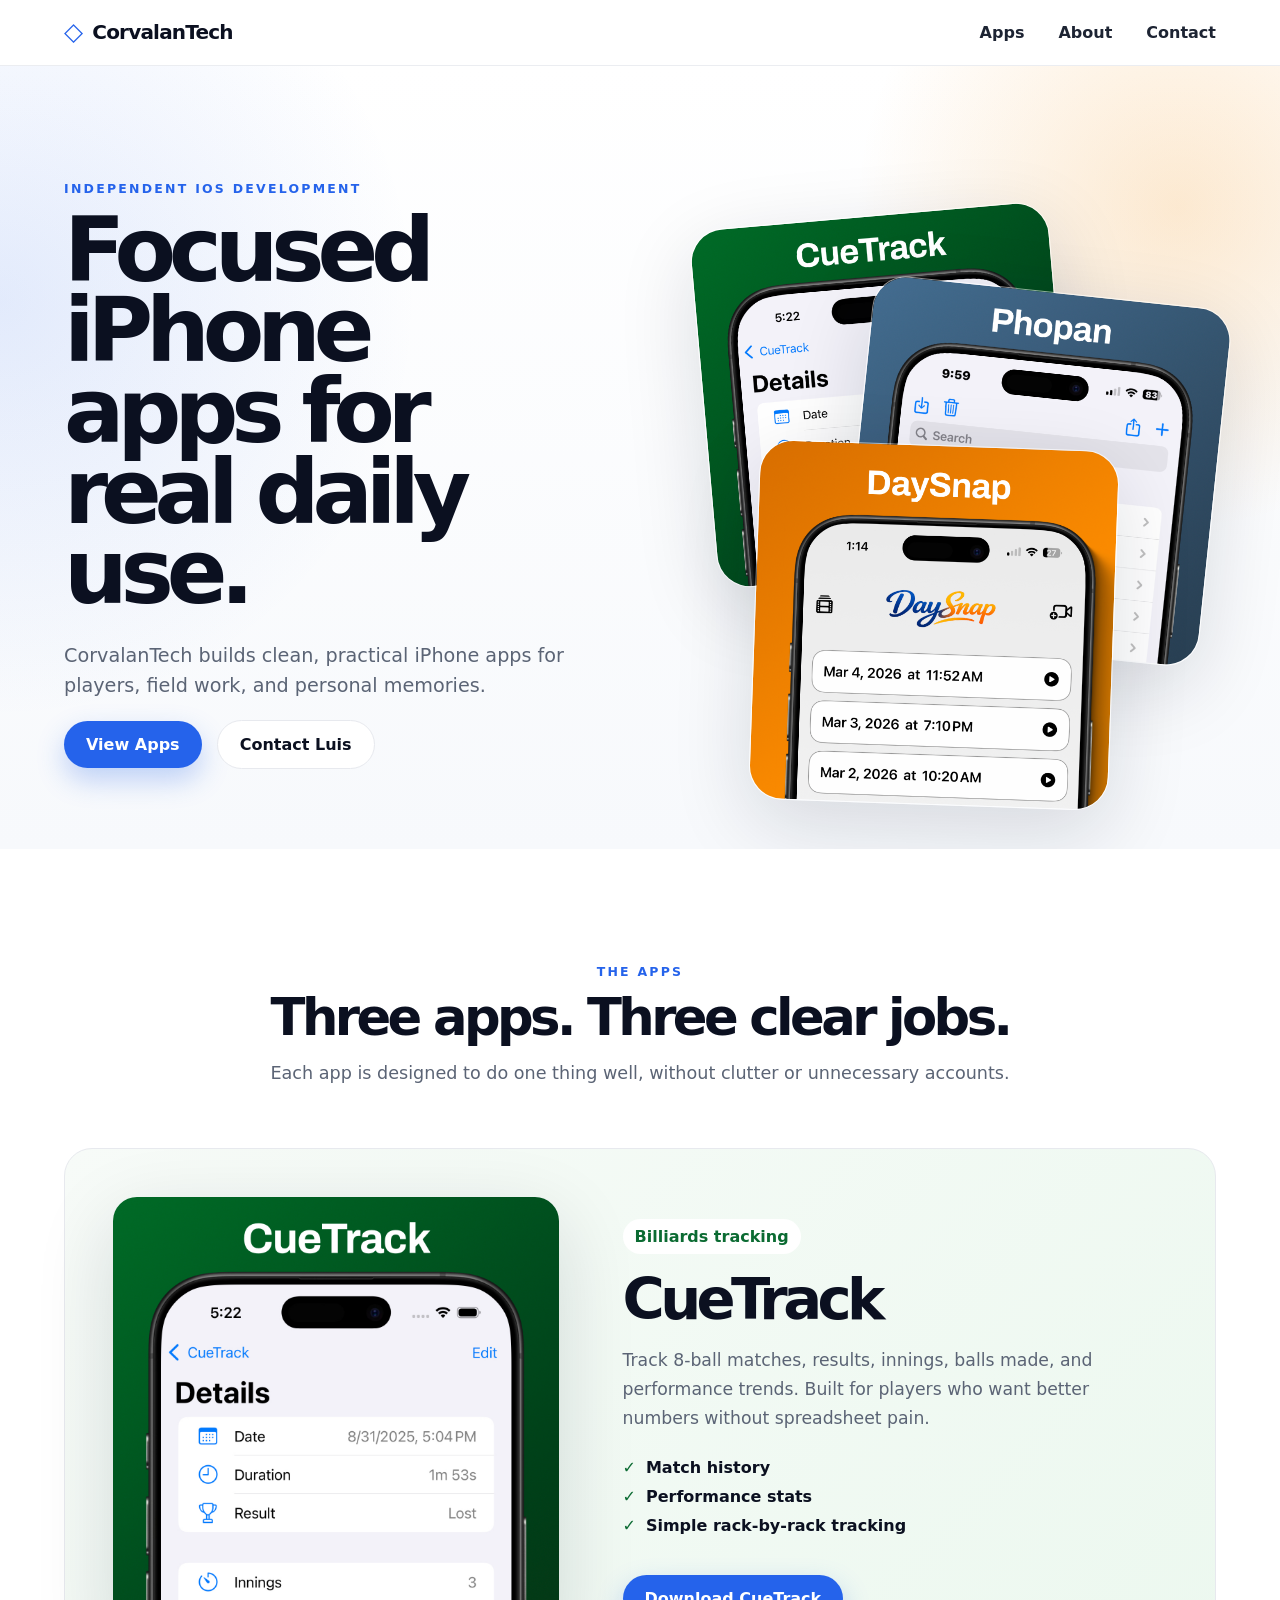
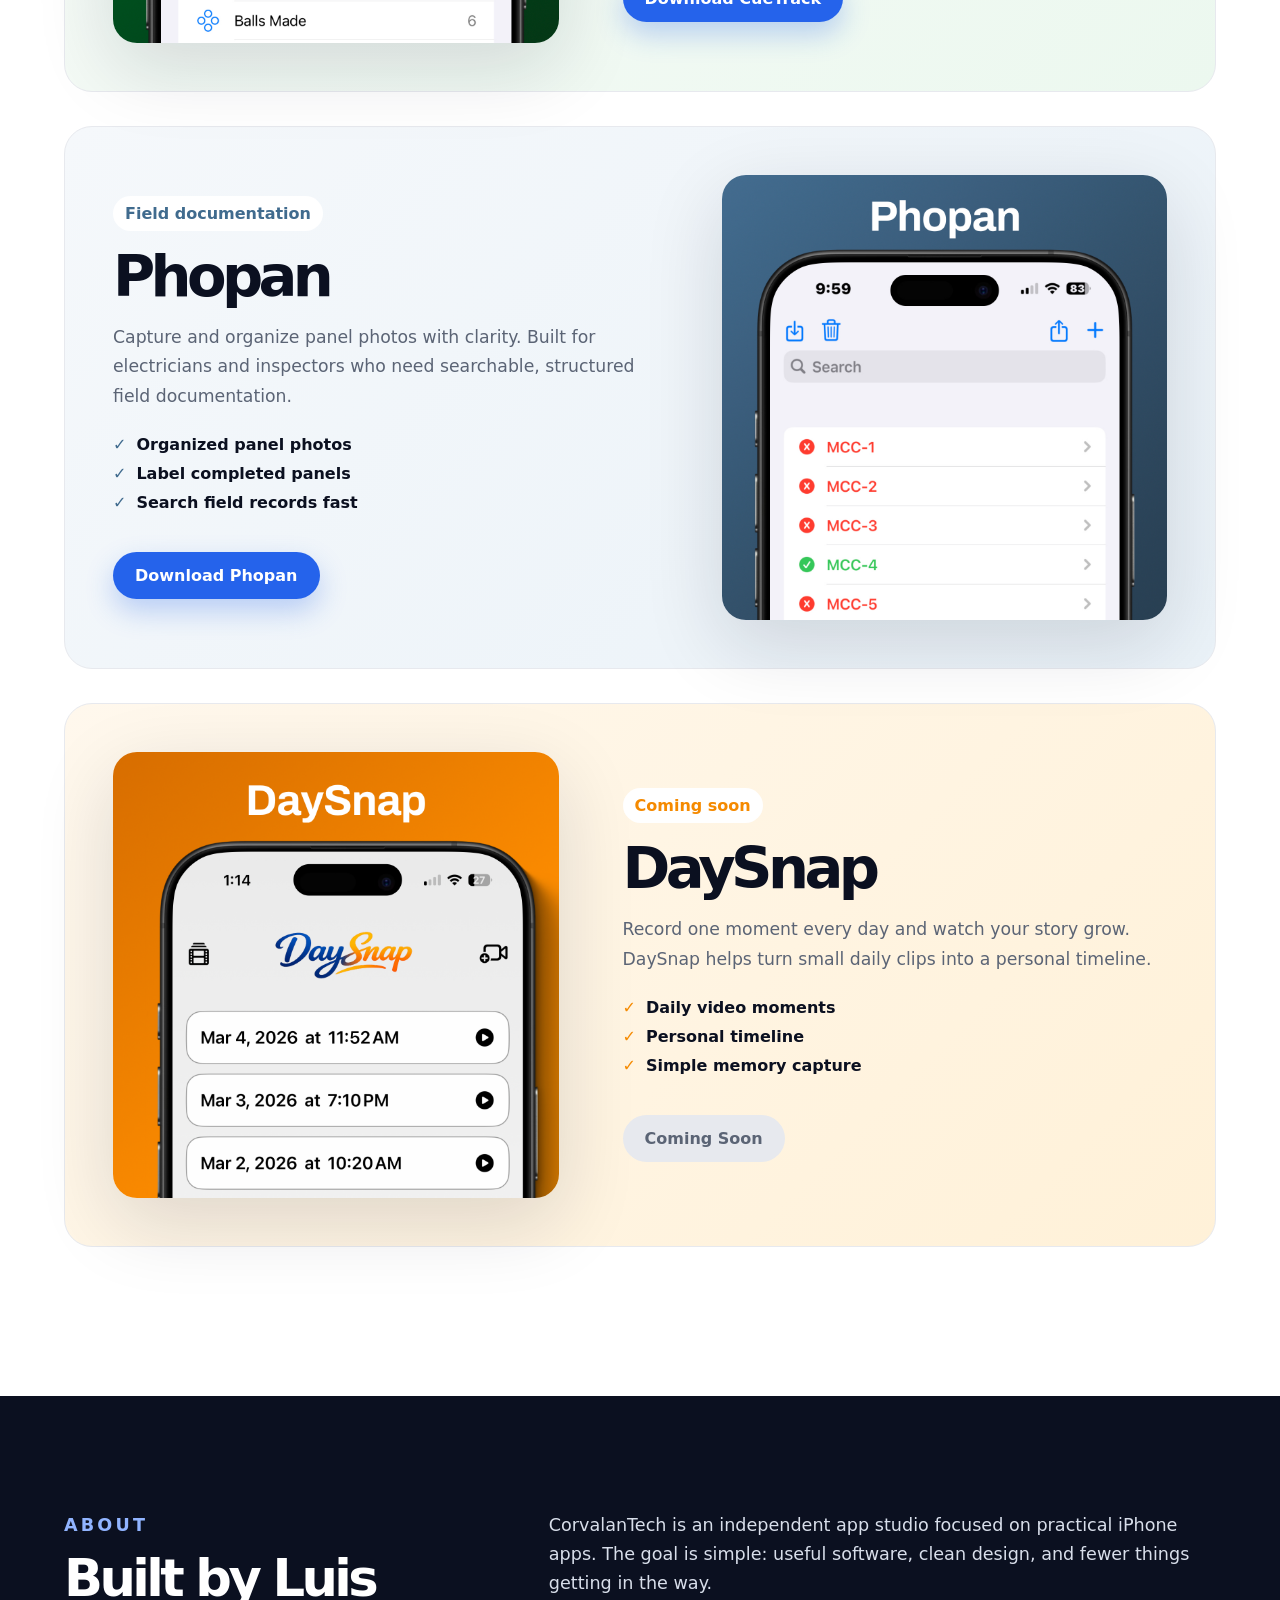
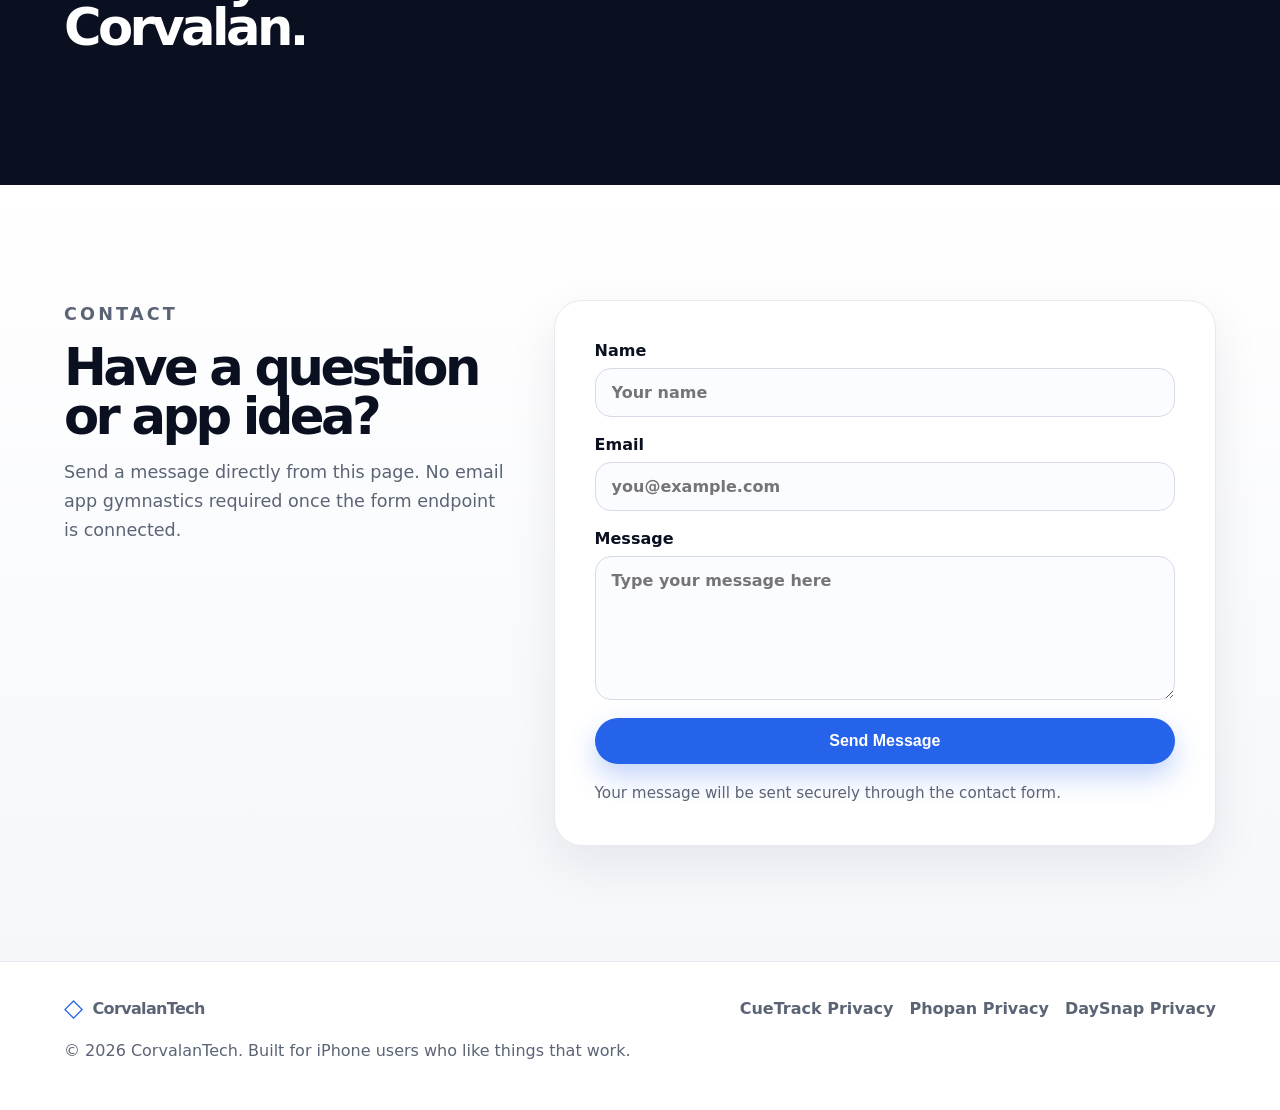
==== commit d7143420: "Add favicon and apple-touch-icon to index.html Added favicon and apple-touch-icon links for better b" ====
--- a/index.html
+++ b/index.html
@@ -4,6 +4,8 @@
   <meta charset="utf-8" />
   <meta name="viewport" content="width=device-width, initial-scale=1" />
   <title>CorvalanTech | iPhone Apps by Luis Corvalan</title>
+  <link rel="icon" type="image/svg+xml" href="assets/favicon.svg">
+  <link rel="apple-touch-icon" href="assets/favicon.svg">
   <meta name="description" content="CorvalanTech builds simple, focused iPhone apps including CueTrack, Phopan, and DaySnap." />
   <link rel="stylesheet" href="styles.css" />
 </head>
